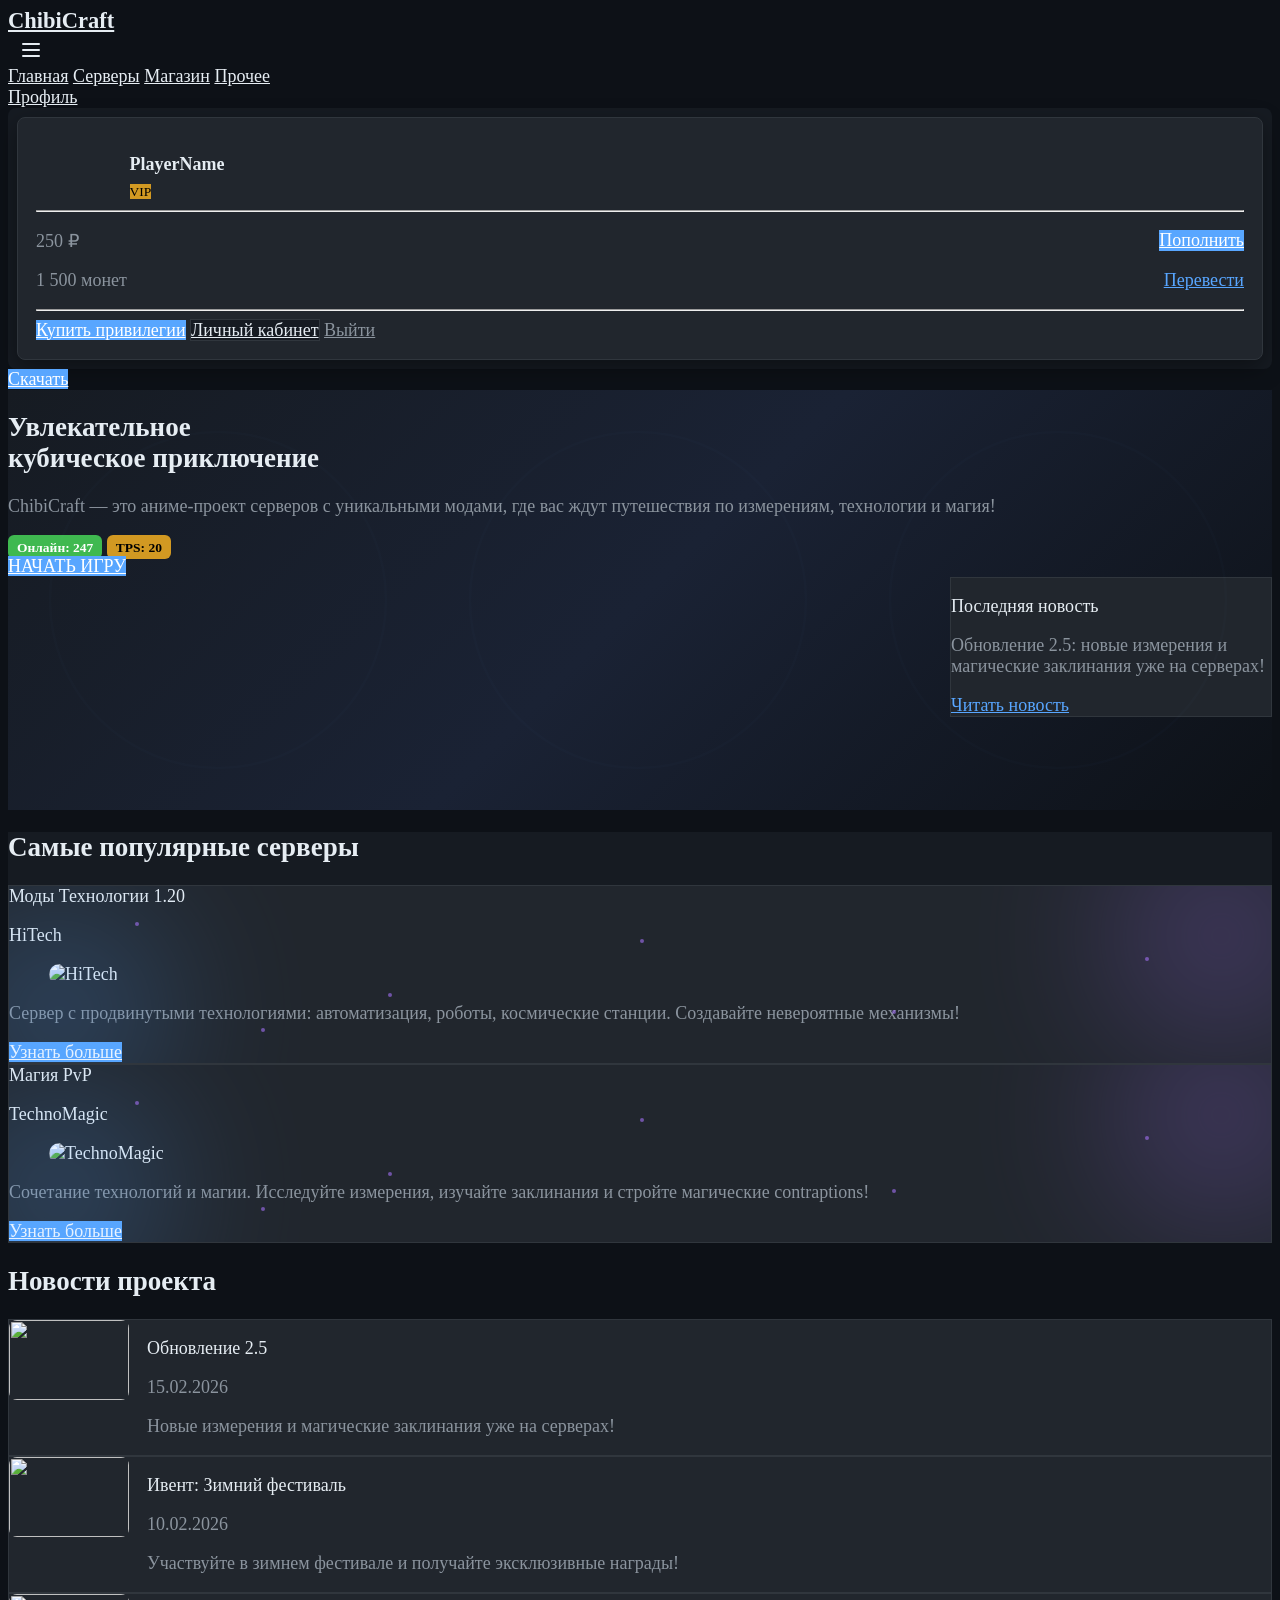
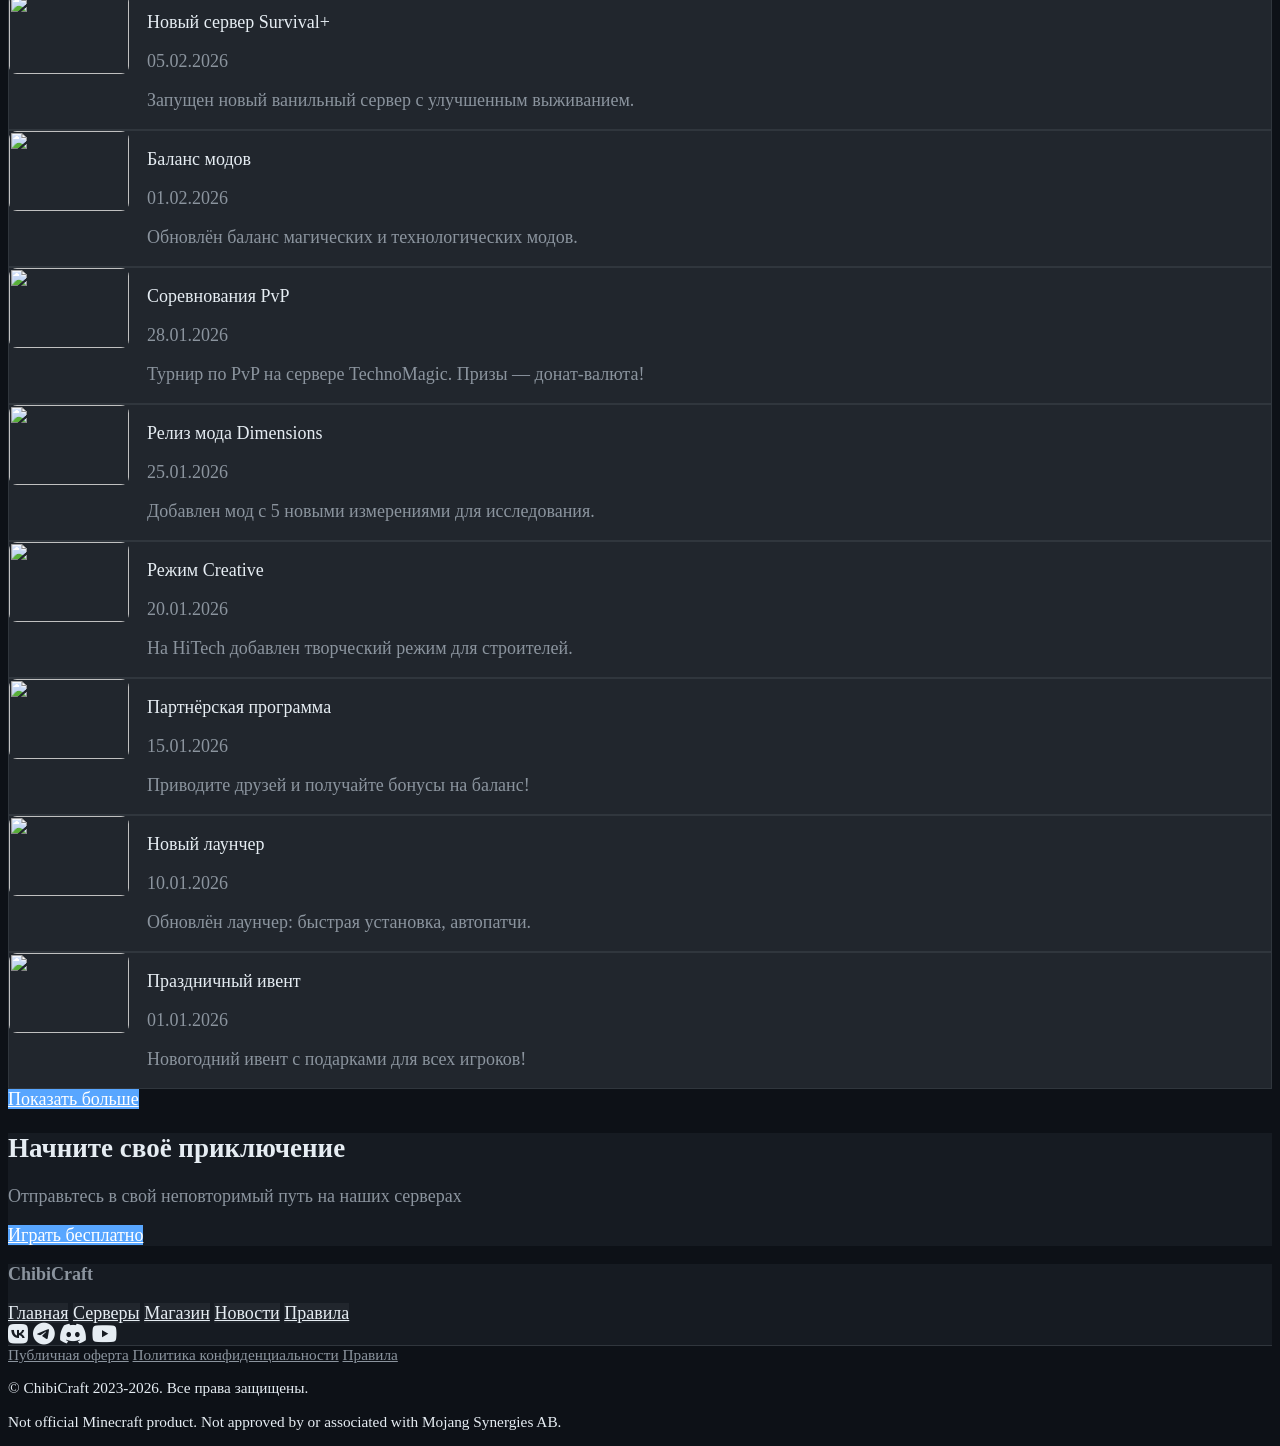
==== index.html @ 5f42f2d4 "Add files via upload" ====
<!DOCTYPE html>
<html lang="ru" class="has-navbar-fixed-top">
<head>
  <meta charset="utf-8">
  <meta name="viewport" content="width=device-width, initial-scale=1">
  <title>ChibiCraft — Увлекательное кубическое приключение</title>
  <link rel="stylesheet" href="https://cdn.jsdelivr.net/npm/bulma@0.9.4/css/bulma.min.css">
  <link rel="stylesheet" href="https://cdn.jsdelivr.net/npm/@fortawesome/fontawesome-free@6.5.1/css/all.min.css">
  <style>
    :root {
      --cc-dark-bg: #0d1117;
      --cc-darker: #161b22;
      --cc-card-bg: #21262d;
      --cc-border: #30363d;
      --cc-text: #e6edf3;
      --cc-text-muted: #8b949e;
      --cc-accent: #58a6ff;
      --cc-accent-hover: #79b8ff;
      --cc-purple: #a371f7;
      --cc-green: #3fb950;
      --cc-gold: #d29922;
      --bulma-scheme-main: #0d1117;
      --bulma-navbar-background-color: transparent;
    }
    html { font-size: 18px; }
    html, body { background: var(--cc-dark-bg) !important; color: var(--cc-text); }
    body { min-height: 100vh; font-size: 1rem; }
    .navbar,
    .navbar-brand,
    .navbar-menu,
    .navbar-start,
    .navbar-end {
      background: transparent !important;
      box-shadow: none !important;
      transition: background 0.2s ease, box-shadow 0.2s ease;
    }
    .navbar-item, .navbar-link { color: var(--cc-text) !important; background-color: transparent !important; }
    .navbar-item:hover, .navbar-link:hover,
    .navbar-item:focus, .navbar-link:focus,
    .navbar-item:active, .navbar-link:active,
    .navbar-item.is-active, .navbar-link.is-active,
    .navbar-item.has-dropdown:hover, .navbar-item.has-dropdown:focus,
    .navbar-item.has-dropdown.is-active .navbar-link {
      background: var(--cc-card-bg) !important;
      color: var(--cc-accent) !important;
    }
    .navbar-brand .navbar-item { font-weight: 700; font-size: 1.25rem; }
    .navbar-dropdown { background: var(--cc-darker) !important; border-color: var(--cc-border); }
    .navbar-dropdown .navbar-item { color: var(--cc-text); background: transparent !important; }
    .navbar-dropdown .navbar-item:hover { background: var(--cc-card-bg) !important; color: var(--cc-accent); }
    .navbar-divider { background: var(--cc-border); }
    .navbar-burger { color: var(--cc-text); }
    .navbar-burger:hover { background: var(--cc-card-bg); color: var(--cc-accent); }
    .navbar-burger-user {
      color: var(--cc-text);
      display: flex !important;
      padding: 0.5rem 0.75rem;
      background: none;
      border: none;
      cursor: pointer;
      flex-direction: column;
      justify-content: center;
      gap: 4px;
    }
    .navbar-burger-user span {
      display: block;
      width: 18px;
      height: 2px;
      background: currentColor;
      border-radius: 1px;
    }
    .navbar-burger-user:hover { background: var(--cc-card-bg); color: var(--cc-accent); }
    .navbar-item.has-dropdown:hover .navbar-dropdown,
    .navbar-item.has-dropdown.is-active .navbar-dropdown { display: block; }
    .navbar .navbar-item,
    .navbar .navbar-link,
    .navbar a.navbar-item,
    .navbar a.navbar-link,
    .navbar-end .navbar-item,
    .navbar-end .navbar-link { background-color: transparent !important; }
    .navbar .navbar-item:hover,
    .navbar .navbar-link:hover,
    .navbar .navbar-item:focus,
    .navbar .navbar-link:focus,
    .navbar-item.has-dropdown:hover .navbar-link,
    .navbar-item.has-dropdown.is-active .navbar-link { background-color: var(--cc-card-bg) !important; }
    .profile-dropdown-card {
      min-width: 280px;
      padding: 1rem;
      background: var(--cc-card-bg);
      border: 1px solid var(--cc-border);
      border-radius: 8px;
      box-shadow: 0 8px 24px rgba(0,0,0,0.4);
    }
    .profile-dropdown-card .profile-row { display: flex; gap: 0.75rem; align-items: center; }
    .profile-dropdown-card .profile-avatar { flex-shrink: 0; }
    .profile-dropdown-card .profile-info { flex: 1; min-width: 0; }
    .profile-dropdown-card .profile-nickname { font-weight: 600; margin-bottom: 0.25rem; }
    .profile-dropdown-card .profile-privilege { font-size: 0.75rem; }
    .profile-dropdown-card .balance-row { display: flex; align-items: center; justify-content: space-between; padding: 0.5rem 0; }
    .profile-dropdown-card .balance-row .button { flex-shrink: 0; margin-left: 0.5rem; }
    .profile-dropdown-card .btn-logout { border: none !important; box-shadow: none !important; }
    .profile-dropdown-card .btn-logout:hover { background: transparent !important; color: var(--cc-accent) !important; }
    .navbar-dropdown.has-profile-card { padding: 0.5rem; border-radius: 8px; }
    .navbar-profile-mobile { position: relative; }
    /* Десктоп: dropdown при наведении — уже через is-hoverable */
    /* Мобильный profile panel — полноэкранный контейнер */
    .profile-mobile-panel {
      display: none;
      position: fixed;
      inset: 0;
      z-index: 1000;
      background: var(--cc-dark-bg);
      overflow-x: hidden;
      overflow-y: auto;
      -webkit-overflow-scrolling: touch;
      overscroll-behavior: contain;
      height: 100vh;
      height: 100dvh;
    }
    body.profile-panel-open { overflow: hidden !important; position: fixed !important; width: 100% !important; }
    html.profile-panel-open { overflow: hidden !important; }
    .profile-mobile-panel.is-active { display: block; }
    .profile-mobile-panel .panel-header {
      display: flex;
      align-items: center;
      justify-content: space-between;
      padding: 1rem 1.5rem;
      background: var(--cc-darker);
      border-bottom: 1px solid var(--cc-border);
      position: sticky;
      top: 0;
      z-index: 1;
    }
    .profile-mobile-panel .panel-close {
      background: none;
      border: none;
      color: var(--cc-text);
      cursor: pointer;
      padding: 0.5rem;
      font-size: 1.5rem;
      line-height: 1;
    }
    .profile-mobile-panel .panel-close:hover { color: var(--cc-accent); }
    .profile-mobile-panel .panel-content { padding: 1.5rem; }
    .hero-main { background: linear-gradient(135deg, var(--cc-darker) 0%, #1a2234 50%, var(--cc-dark-bg) 100%); min-height: 420px; position: relative; overflow: hidden; }
    .hero-main::before { content: ''; position: absolute; inset: 0; background: url("data:image/svg+xml,%3Csvg xmlns='http://www.w3.org/2000/svg' viewBox='0 0 100 100'%3E%3Ccircle cx='50' cy='50' r='40' fill='none' stroke='rgba(88,166,255,0.03)' stroke-width='0.5'/%3E%3C/svg%3E"); opacity: 0.5; }
    .section { background: transparent; }
    .section-dark { background: var(--cc-darker); }
    .box, .card { background: var(--cc-card-bg); border: 1px solid var(--cc-border); color: var(--cc-text); }
    .card-content { color: var(--cc-text); }
    .card-footer { background: var(--cc-darker); border-color: var(--cc-border); }
    .title, .subtitle { color: var(--cc-text) !important; }
    .subtitle { color: var(--cc-text-muted) !important; }
    .button.is-primary { background: var(--cc-accent); color: #fff; }
    .button.is-primary:hover { background: var(--cc-accent-hover); color: #fff; }
    .badge { padding: 0.25rem 0.5rem; border-radius: 6px; font-size: 0.75rem; font-weight: 600; }
    .badge-online { background: var(--cc-green); color: #fff; }
    .badge-tps { background: var(--cc-gold); color: #000; }
    .server-card { position: relative; overflow: hidden; }
    .server-card .glow { position: absolute; width: 200px; height: 200px; border-radius: 50%; filter: blur(80px); opacity: 0.3; pointer-events: none; }
    .server-card .glow-1 { background: var(--cc-purple); top: -50px; right: -50px; }
    .server-card .glow-2 { background: var(--cc-accent); bottom: -50px; left: -50px; }
    .particles { position: absolute; inset: 0; overflow: hidden; pointer-events: none; }
    .particle { position: absolute; width: 4px; height: 4px; background: rgba(163, 113, 247, 0.6); border-radius: 50%; animation: float 6s ease-in-out infinite; }
    .particle:nth-child(1) { left: 10%; top: 20%; animation-delay: 0s; }
    .particle:nth-child(2) { left: 30%; top: 60%; animation-delay: 1s; }
    .particle:nth-child(3) { left: 50%; top: 30%; animation-delay: 2s; }
    .particle:nth-child(4) { left: 70%; top: 70%; animation-delay: 0.5s; }
    .particle:nth-child(5) { left: 90%; top: 40%; animation-delay: 1.5s; }
    .particle:nth-child(6) { left: 20%; top: 80%; animation-delay: 2.5s; }
    @keyframes float { 0%, 100% { transform: translate(0, 0); opacity: 0.6; } 50% { transform: translate(10px, -10px); opacity: 1; } }
    .footer { background: var(--cc-darker); color: var(--cc-text-muted); }
    .footer a { color: var(--cc-text); }
    .footer a:hover { color: var(--cc-accent); }
    .footer .tag { background: var(--cc-card-bg); color: var(--cc-text); }
    .footer .tag:hover { background: var(--cc-border); color: var(--cc-accent); }
    .post-footer { background: var(--cc-dark-bg); border-top: 1px solid var(--cc-border); font-size: 0.85rem; }
    .post-footer .button.is-text { background: transparent; color: var(--cc-text-muted) !important; }
    .post-footer .button.is-text:hover { background: var(--cc-card-bg); color: var(--cc-accent) !important; }
    .news-card { display: flex; gap: 1rem; align-items: flex-start; }
    .news-card .news-image { width: 120px; min-width: 120px; height: 80px; object-fit: cover; border-radius: 8px; }
    @media screen and (max-width: 1023px) {
      .navbar-menu { padding: 0.5rem; }
      .navbar-menu.is-active { background: var(--cc-darker); border-bottom: 1px solid var(--cc-border); }
      .navbar-start { flex-direction: column; gap: 0.5rem; margin-bottom: 0.5rem; }
      .navbar-start .navbar-item {
        width: 100%; justify-content: center; border-radius: 8px;
        border: 1px solid var(--cc-border); background: var(--cc-card-bg);
        margin: 0; padding: 0.75rem 1rem;
      }
      .navbar-end { flex-direction: column; gap: 0.5rem; border-top: 1px solid var(--cc-border); padding-top: 0.5rem; margin-top: 0.5rem; }
      .navbar-end .navbar-item { padding: 0; margin: 0; width: 100%; }
      .navbar-end .navbar-item.has-dropdown { width: 100%; }
      .navbar-profile .navbar-burger-user {
        width: 100%; justify-content: center; border-radius: 8px;
        border: 1px solid var(--cc-border); background: var(--cc-card-bg);
      }
      .navbar-end .navbar-item .button { width: 100%; justify-content: center; }
      .navbar-dropdown { border: 1px solid var(--cc-border); border-radius: 8px; margin-top: 0.5rem; }
    }
  </style>
</head>
<body>
  <!-- Navbar -->
  <nav class="navbar is-fixed-top" role="navigation">
    <div class="navbar-brand">
      <a class="navbar-item" href="/">ChibiCraft</a>
      <!-- Кнопка навигации (главы) — видна на мобильных -->
      <a role="button" class="navbar-burger" data-target="navMenu" aria-label="меню навигации" aria-expanded="false">
        <span aria-hidden="true"></span>
        <span aria-hidden="true"></span>
        <span aria-hidden="true"></span>
        <span aria-hidden="true"></span>
      </a>
      <!-- Кнопка профиля — отдельная, видна на мобильных, открывает полноэкранную панель -->
      <div class="navbar-item navbar-profile-mobile is-hidden-desktop">
        <a role="button" class="navbar-burger-user" id="profileMobileBtn" aria-label="меню профиля" aria-expanded="false">
          <span aria-hidden="true"></span>
          <span aria-hidden="true"></span>
          <span aria-hidden="true"></span>
        </a>
      </div>
    </div>
    <div id="navMenu" class="navbar-menu">
      <div class="navbar-start">
        <a class="navbar-item" href="/">Главная</a>
        <a class="navbar-item" href="/servers">Серверы</a>
        <a class="navbar-item" href="/shop">Магазин</a>
        <a class="navbar-item" href="/other">Прочее</a>
      </div>
      <div class="navbar-end">
        <div class="navbar-item has-dropdown is-hoverable navbar-profile is-hidden-touch" id="profileDropdown">
          <a class="navbar-link" href="/profile" id="profileDropdownTrigger">Профиль</a>
          <div class="navbar-dropdown is-right has-profile-card">
            <div class="profile-dropdown-card">
              <div class="profile-row mb-3">
                <div class="profile-avatar">
                  <figure class="image is-40x40">
                    <img src="https://via.placeholder.com/40/21262d/58a6ff?text=👤" alt="" class="is-rounded">
                  </figure>
                </div>
                <div class="profile-info">
                  <p class="profile-nickname">PlayerName</p>
                  <span class="tag profile-privilege" style="background: var(--cc-gold); color: #000;">VIP</span>
                </div>
              </div>
              <hr class="navbar-divider">
              <div class="balance-row">
                <span class="subtitle is-6 mb-0">250 ₽</span>
                <a class="button is-primary is-small" href="/topup">Пополнить</a>
              </div>
              <div class="balance-row">
                <span class="subtitle is-6 mb-0">1 500 монет</span>
                <a class="button is-outlined is-small" href="/transfer" style="border-color: var(--cc-accent); color: var(--cc-accent);">Перевести</a>
              </div>
              <hr class="navbar-divider">
              <a class="button is-primary is-fullwidth mb-2" href="/shop/privileges">Купить привилегии</a>
              <a class="button is-fullwidth mb-2" href="/profile" style="background: var(--cc-darker); color: var(--cc-text); border: 1px solid var(--cc-border);">Личный кабинет</a>
              <a class="button is-text is-fullwidth btn-logout" href="/logout" style="color: var(--cc-text-muted);">Выйти</a>
            </div>
          </div>
        </div>
        <div class="navbar-item is-hidden-touch">
          <a class="button is-primary" href="/download">Скачать</a>
        </div>
      </div>
    </div>
  </nav>

  <!-- Мобильная панель профиля (полноэкранная, только по клику) -->
  <div class="profile-mobile-panel is-hidden-desktop" id="profileMobilePanel" aria-hidden="true">
    <div class="panel-header">
      <h2 class="title is-5 mb-0">Профиль</h2>
      <button type="button" class="panel-close" id="profilePanelClose" aria-label="Закрыть">
        <i class="fas fa-times"></i>
      </button>
    </div>
    <div class="panel-content">
      <div class="profile-dropdown-card">
        <div class="profile-row mb-3">
          <div class="profile-avatar">
            <figure class="image is-40x40">
              <img src="https://via.placeholder.com/40/21262d/58a6ff?text=👤" alt="" class="is-rounded">
            </figure>
          </div>
          <div class="profile-info">
            <p class="profile-nickname">PlayerName</p>
            <span class="tag profile-privilege" style="background: var(--cc-gold); color: #000;">VIP</span>
          </div>
        </div>
        <hr class="navbar-divider">
        <div class="balance-row">
          <span class="subtitle is-6 mb-0">250 ₽</span>
          <a class="button is-primary is-small" href="/topup">Пополнить</a>
        </div>
        <div class="balance-row">
          <span class="subtitle is-6 mb-0">1 500 монет</span>
          <a class="button is-outlined is-small" href="/transfer" style="border-color: var(--cc-accent); color: var(--cc-accent);">Перевести</a>
        </div>
        <hr class="navbar-divider">
        <a class="button is-primary is-fullwidth mb-2" href="/shop/privileges">Купить привилегии</a>
        <a class="button is-fullwidth mb-2" href="/profile" style="background: var(--cc-darker); color: var(--cc-text); border: 1px solid var(--cc-border);">Личный кабинет</a>
        <a class="button is-text is-fullwidth btn-logout" href="/logout" style="color: var(--cc-text-muted);">Выйти</a>
      </div>
    </div>
  </div>

  <!-- Hero Section -->
  <section class="hero hero-main">
    <div class="hero-body">
      <div class="container">
        <div class="columns is-vcentered">
          <div class="column is-5">
            <h1 class="title is-2 mb-4">Увлекательное<br>кубическое приключение</h1>
            <p class="subtitle is-5 mb-4">ChibiCraft — это аниме-проект серверов с уникальными модами, где вас ждут путешествия по измерениям, технологии и магия!</p>
            <div class="tags mb-4">
              <span class="badge badge-online">Онлайн: 247</span>
              <span class="badge badge-tps ml-2">TPS: 20</span>
            </div>
          </div>
          <div class="column is-2 has-text-centered">
            <a class="button is-primary is-large" href="/play">НАЧАТЬ ИГРУ</a>
          </div>
          <div class="column is-5">
            <div class="box" style="margin-left: auto; max-width: 320px;">
              <p class="has-text-weight-semibold mb-2">Последняя новость</p>
              <p class="subtitle is-6 mb-3">Обновление 2.5: новые измерения и магические заклинания уже на серверах!</p>
              <a class="button is-outlined" style="border-color: var(--cc-accent); color: var(--cc-accent);" href="/news">Читать новость</a>
            </div>
          </div>
        </div>
      </div>
    </div>
  </section>

  <!-- Popular Servers -->
  <section class="section section-dark">
    <div class="container">
      <h2 class="title is-3 has-text-centered mb-6">Самые популярные серверы</h2>
      <div class="columns">
        <!-- Server 1 - HiTech -->
        <div class="column is-6">
          <div class="card server-card">
            <div class="glow glow-1"></div>
            <div class="glow glow-2"></div>
            <div class="particles">
              <span class="particle"></span>
              <span class="particle"></span>
              <span class="particle"></span>
              <span class="particle"></span>
              <span class="particle"></span>
              <span class="particle"></span>
            </div>
            <div class="card-content">
              <div class="tags mb-3">
                <span class="tag is-info">Моды</span>
                <span class="tag is-success">Технологии</span>
                <span class="tag is-warning">1.20</span>
              </div>
              <p class="title is-4 has-text-centered mb-3">HiTech</p>
              <div class="has-text-centered mb-4">
                <figure class="image is-64x64 is-inline-block">
                  <img src="https://via.placeholder.com/64/58a6ff/0d1117?text=HT" alt="HiTech" style="border-radius: 12px;">
                </figure>
              </div>
              <p class="subtitle is-6">Сервер с продвинутыми технологиями: автоматизация, роботы, космические станции. Создавайте невероятные механизмы!</p>
              <div class="has-text-centered mt-4">
                <a class="button is-primary" href="/servers/hitech">Узнать больше</a>
              </div>
            </div>
          </div>
        </div>
        <!-- Server 2 - TechnoMagic -->
        <div class="column is-6">
          <div class="card server-card">
            <div class="glow glow-1"></div>
            <div class="glow glow-2"></div>
            <div class="particles">
              <span class="particle"></span>
              <span class="particle"></span>
              <span class="particle"></span>
              <span class="particle"></span>
              <span class="particle"></span>
              <span class="particle"></span>
            </div>
            <div class="card-content">
              <div class="tags mb-3">
                <span class="tag is-danger">Магия</span>
                <span class="tag is-link">PvP</span>
              </div>
              <p class="title is-4 has-text-centered mb-3">TechnoMagic</p>
              <div class="has-text-centered mb-4">
                <figure class="image is-64x64 is-inline-block">
                  <img src="https://via.placeholder.com/64/a371f7/0d1117?text=TM" alt="TechnoMagic" style="border-radius: 12px;">
                </figure>
              </div>
              <p class="subtitle is-6">Сочетание технологий и магии. Исследуйте измерения, изучайте заклинания и стройте магические contraptions!</p>
              <div class="has-text-centered mt-4">
                <a class="button is-primary" href="/servers/technomagic">Узнать больше</a>
              </div>
            </div>
          </div>
        </div>
      </div>
    </div>
  </section>

  <!-- News -->
  <section class="section">
    <div class="container">
      <h2 class="title is-3 has-text-centered mb-6">Новости проекта</h2>
      <div class="columns is-multiline">
        <div class="column is-6">
          <div class="card">
            <div class="card-content">
              <div class="news-card">
                <img class="news-image" src="https://via.placeholder.com/120x80/21262d/58a6ff?text=1" alt="">
                <div>
                  <p class="has-text-weight-semibold">Обновление 2.5</p>
                  <p class="subtitle is-7">15.02.2026</p>
                  <p class="subtitle is-6">Новые измерения и магические заклинания уже на серверах!</p>
                </div>
              </div>
            </div>
          </div>
        </div>
        <div class="column is-6">
          <div class="card">
            <div class="card-content">
              <div class="news-card">
                <img class="news-image" src="https://via.placeholder.com/120x80/21262d/a371f7?text=2" alt="">
                <div>
                  <p class="has-text-weight-semibold">Ивент: Зимний фестиваль</p>
                  <p class="subtitle is-7">10.02.2026</p>
                  <p class="subtitle is-6">Участвуйте в зимнем фестивале и получайте эксклюзивные награды!</p>
                </div>
              </div>
            </div>
          </div>
        </div>
        <div class="column is-6">
          <div class="card">
            <div class="card-content">
              <div class="news-card">
                <img class="news-image" src="https://via.placeholder.com/120x80/21262d/3fb950?text=3" alt="">
                <div>
                  <p class="has-text-weight-semibold">Новый сервер Survival+</p>
                  <p class="subtitle is-7">05.02.2026</p>
                  <p class="subtitle is-6">Запущен новый ванильный сервер с улучшенным выживанием.</p>
                </div>
              </div>
            </div>
          </div>
        </div>
        <div class="column is-6">
          <div class="card">
            <div class="card-content">
              <div class="news-card">
                <img class="news-image" src="https://via.placeholder.com/120x80/21262d/d29922?text=4" alt="">
                <div>
                  <p class="has-text-weight-semibold">Баланс модов</p>
                  <p class="subtitle is-7">01.02.2026</p>
                  <p class="subtitle is-6">Обновлён баланс магических и технологических модов.</p>
                </div>
              </div>
            </div>
          </div>
        </div>
        <div class="column is-6">
          <div class="card">
            <div class="card-content">
              <div class="news-card">
                <img class="news-image" src="https://via.placeholder.com/120x80/21262d/58a6ff?text=5" alt="">
                <div>
                  <p class="has-text-weight-semibold">Соревнования PvP</p>
                  <p class="subtitle is-7">28.01.2026</p>
                  <p class="subtitle is-6">Турнир по PvP на сервере TechnoMagic. Призы — донат-валюта!</p>
                </div>
              </div>
            </div>
          </div>
        </div>
        <div class="column is-6">
          <div class="card">
            <div class="card-content">
              <div class="news-card">
                <img class="news-image" src="https://via.placeholder.com/120x80/21262d/a371f7?text=6" alt="">
                <div>
                  <p class="has-text-weight-semibold">Релиз мода Dimensions</p>
                  <p class="subtitle is-7">25.01.2026</p>
                  <p class="subtitle is-6">Добавлен мод с 5 новыми измерениями для исследования.</p>
                </div>
              </div>
            </div>
          </div>
        </div>
        <div class="column is-6">
          <div class="card">
            <div class="card-content">
              <div class="news-card">
                <img class="news-image" src="https://via.placeholder.com/120x80/21262d/3fb950?text=7" alt="">
                <div>
                  <p class="has-text-weight-semibold">Режим Creative</p>
                  <p class="subtitle is-7">20.01.2026</p>
                  <p class="subtitle is-6">На HiTech добавлен творческий режим для строителей.</p>
                </div>
              </div>
            </div>
          </div>
        </div>
        <div class="column is-6">
          <div class="card">
            <div class="card-content">
              <div class="news-card">
                <img class="news-image" src="https://via.placeholder.com/120x80/21262d/d29922?text=8" alt="">
                <div>
                  <p class="has-text-weight-semibold">Партнёрская программа</p>
                  <p class="subtitle is-7">15.01.2026</p>
                  <p class="subtitle is-6">Приводите друзей и получайте бонусы на баланс!</p>
                </div>
              </div>
            </div>
          </div>
        </div>
        <div class="column is-6">
          <div class="card">
            <div class="card-content">
              <div class="news-card">
                <img class="news-image" src="https://via.placeholder.com/120x80/21262d/58a6ff?text=9" alt="">
                <div>
                  <p class="has-text-weight-semibold">Новый лаунчер</p>
                  <p class="subtitle is-7">10.01.2026</p>
                  <p class="subtitle is-6">Обновлён лаунчер: быстрая установка, автопатчи.</p>
                </div>
              </div>
            </div>
          </div>
        </div>
        <div class="column is-6">
          <div class="card">
            <div class="card-content">
              <div class="news-card">
                <img class="news-image" src="https://via.placeholder.com/120x80/21262d/a371f7?text=10" alt="">
                <div>
                  <p class="has-text-weight-semibold">Праздничный ивент</p>
                  <p class="subtitle is-7">01.01.2026</p>
                  <p class="subtitle is-6">Новогодний ивент с подарками для всех игроков!</p>
                </div>
              </div>
            </div>
          </div>
        </div>
      </div>
      <div class="has-text-centered mt-5">
        <a class="button is-primary" href="/news">Показать больше</a>
      </div>
    </div>
  </section>

  <!-- CTA Section -->
  <section class="section section-dark">
    <div class="container has-text-centered">
      <h2 class="title is-3 mb-4">Начните своё приключение</h2>
      <p class="subtitle is-5 mb-5">Отправьтесь в свой неповторимый путь на наших серверах</p>
      <a class="button is-primary is-large" href="/play">Играть бесплатно</a>
    </div>
  </section>

  <!-- Footer -->
  <footer class="footer">
    <div class="container">
      <div class="columns is-vcentered">
        <div class="column">
          <p class="mb-2"><strong>ChibiCraft</strong></p>
          <div class="tags">
            <a class="tag" href="/">Главная</a>
            <a class="tag" href="/servers">Серверы</a>
            <a class="tag" href="/shop">Магазин</a>
            <a class="tag" href="/news">Новости</a>
            <a class="tag" href="/rules">Правила</a>
          </div>
        </div>
        <div class="column has-text-right">
          <span class="icon-text mx-2"><a href="#" class="has-text-white"><i class="fab fa-vk fa-lg"></i></a></span>
          <span class="icon-text mx-2"><a href="#" class="has-text-white"><i class="fab fa-telegram fa-lg"></i></a></span>
          <span class="icon-text mx-2"><a href="#" class="has-text-white"><i class="fab fa-discord fa-lg"></i></a></span>
          <span class="icon-text mx-2"><a href="#" class="has-text-white"><i class="fab fa-youtube fa-lg"></i></a></span>
        </div>
      </div>
    </div>
  </footer>

  <!-- Post-footer -->
  <div class="post-footer py-4">
    <div class="container">
      <div class="has-text-centered">
        <a href="/offer" class="button is-small is-text" style="color: var(--cc-text-muted);">Публичная оферта</a>
        <a href="/privacy" class="button is-small is-text" style="color: var(--cc-text-muted);">Политика конфиденциальности</a>
        <a href="/rules" class="button is-small is-text" style="color: var(--cc-text-muted);">Правила</a>
        <p class="mt-2">© ChibiCraft 2023-2026. Все права защищены.</p>
        <p class="is-size-7">Not official Minecraft product. Not approved by or associated with Mojang Synergies AB.</p>
      </div>
    </div>
  </div>

  <script>
    document.addEventListener('DOMContentLoaded', () => {
      const profilePanel = document.getElementById('profileMobilePanel');
      const profileBtn = document.getElementById('profileMobileBtn');
      const profilePanelClose = document.getElementById('profilePanelClose');
      const isDesktop = () => window.matchMedia('(min-width: 1024px)').matches;
      let scrollY = 0;

      const closeProfilePanel = () => {
        if (!profilePanel?.classList.contains('is-active')) return;
        profilePanel.classList.remove('is-active');
        profilePanel.setAttribute('aria-hidden', 'true');
        if (profileBtn) profileBtn.setAttribute('aria-expanded', 'false');
        document.documentElement.classList.remove('profile-panel-open');
        document.body.classList.remove('profile-panel-open');
        document.body.style.top = '';
        window.scrollTo(0, scrollY);
      };
      const openProfilePanel = () => {
        scrollY = window.scrollY;
        document.documentElement.classList.add('profile-panel-open');
        document.body.classList.add('profile-panel-open');
        document.body.style.top = `-${scrollY}px`;
        profilePanel.classList.add('is-active');
        profilePanel.setAttribute('aria-hidden', 'false');
        if (profileBtn) profileBtn.setAttribute('aria-expanded', 'true');
      };
      // Профиль (десктоп): клик фиксирует/открепляет dropdown; hover показывает когда откреплён
      const profileDropdownEl = document.getElementById('profileDropdown');
      const profileDropdownTrigger = document.getElementById('profileDropdownTrigger');
      if (profileDropdownTrigger && profileDropdownEl) {
        profileDropdownTrigger.addEventListener('click', (e) => {
          if (!window.matchMedia('(min-width: 1024px)').matches) return;
          e.preventDefault();
          profileDropdownEl.classList.toggle('is-active');
        });
      }

      // Основное меню (главы) — по стандарту Bulma
      document.querySelectorAll('.navbar-burger').forEach((el) => {
        el.addEventListener('click', () => {
          const targetId = el.getAttribute('data-target');
          const target = targetId ? document.getElementById(targetId) : null;
          if (target) {
            el.classList.toggle('is-active');
            el.setAttribute('aria-expanded', el.classList.contains('is-active'));
            target.classList.toggle('is-active');
            closeProfilePanel();
          }
        });
      });

      if (profileBtn && profilePanel) {
        profileBtn.addEventListener('click', (e) => {
          e.preventDefault();
          e.stopPropagation();
          if (isDesktop()) return;
          openProfilePanel();
        });
      }
      if (profilePanelClose && profilePanel) {
        profilePanelClose.addEventListener('click', closeProfilePanel);
      }
      profilePanel?.querySelectorAll('a').forEach((a) => {
        a.addEventListener('click', closeProfilePanel);
      });
      window.addEventListener('resize', () => {
        if (isDesktop() && profilePanel?.classList.contains('is-active')) {
          closeProfilePanel();
        }
      });
    });
  </script>
</body>
</html>
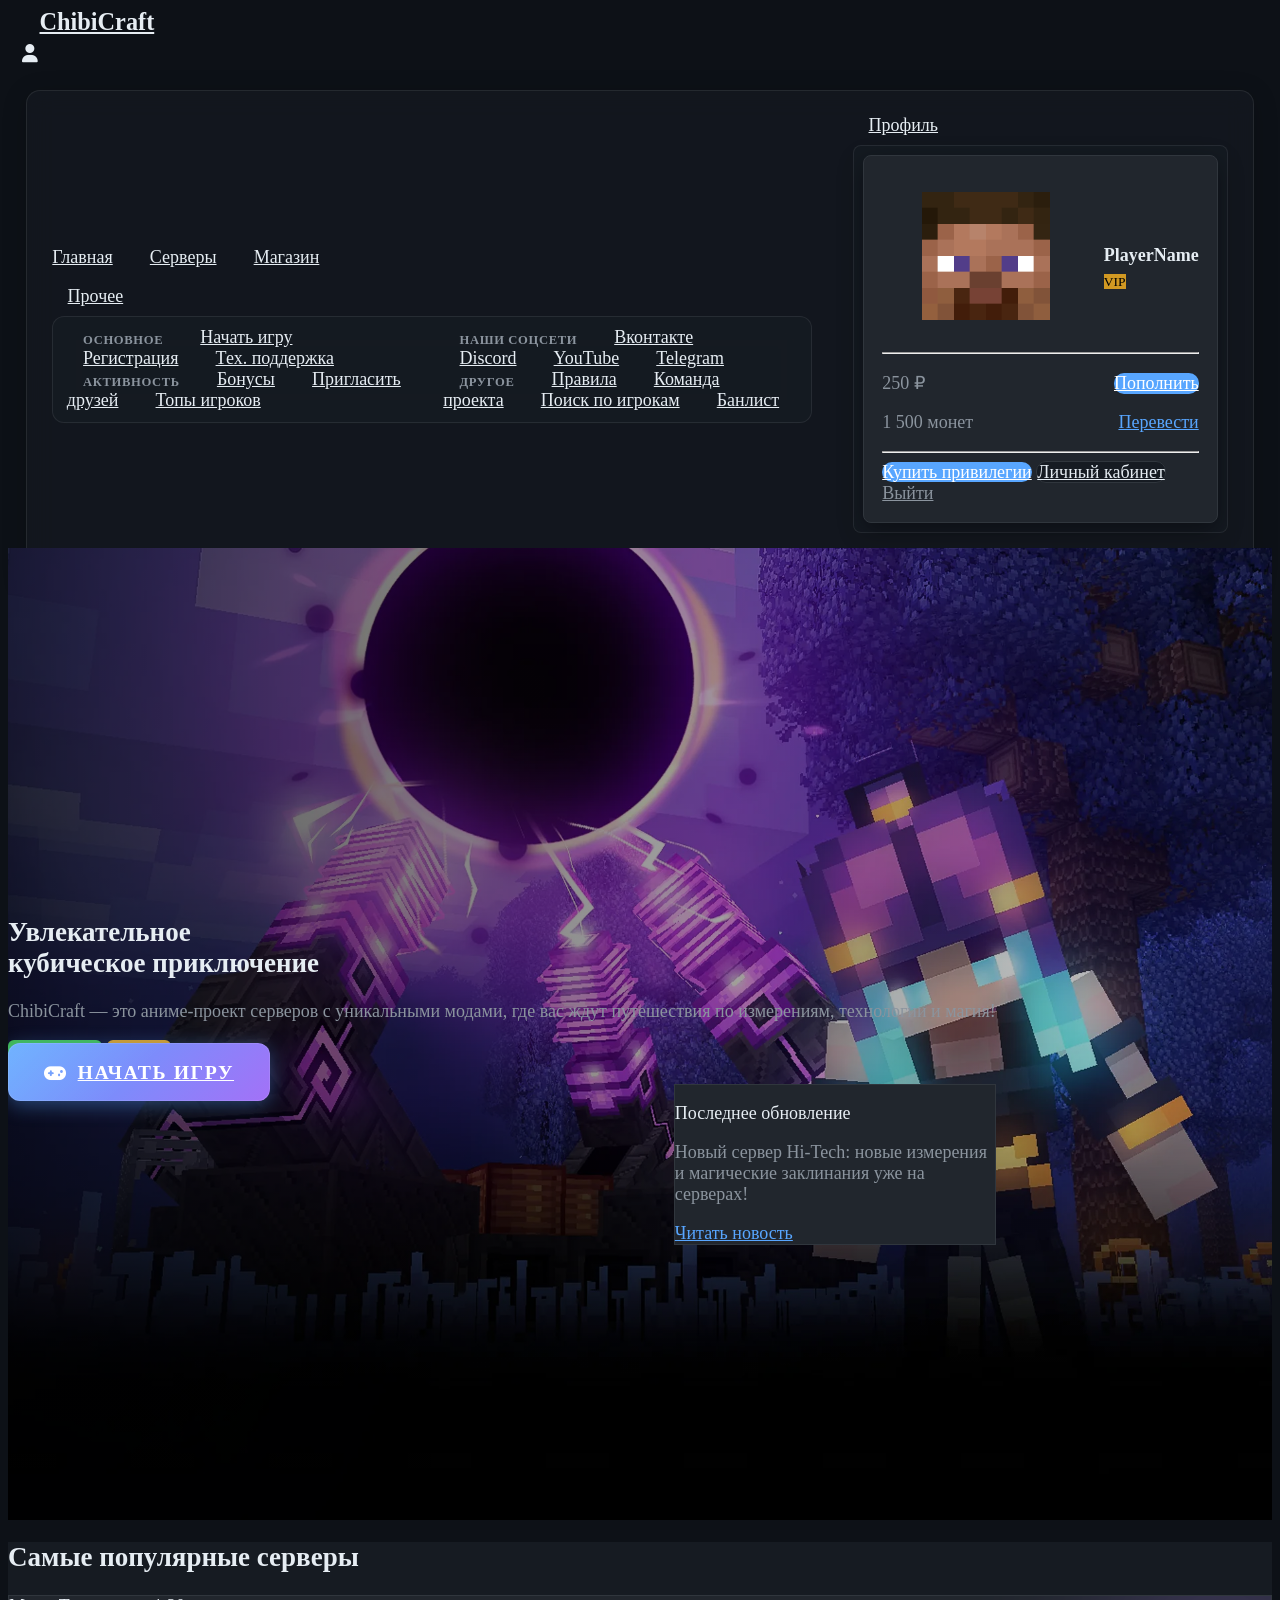
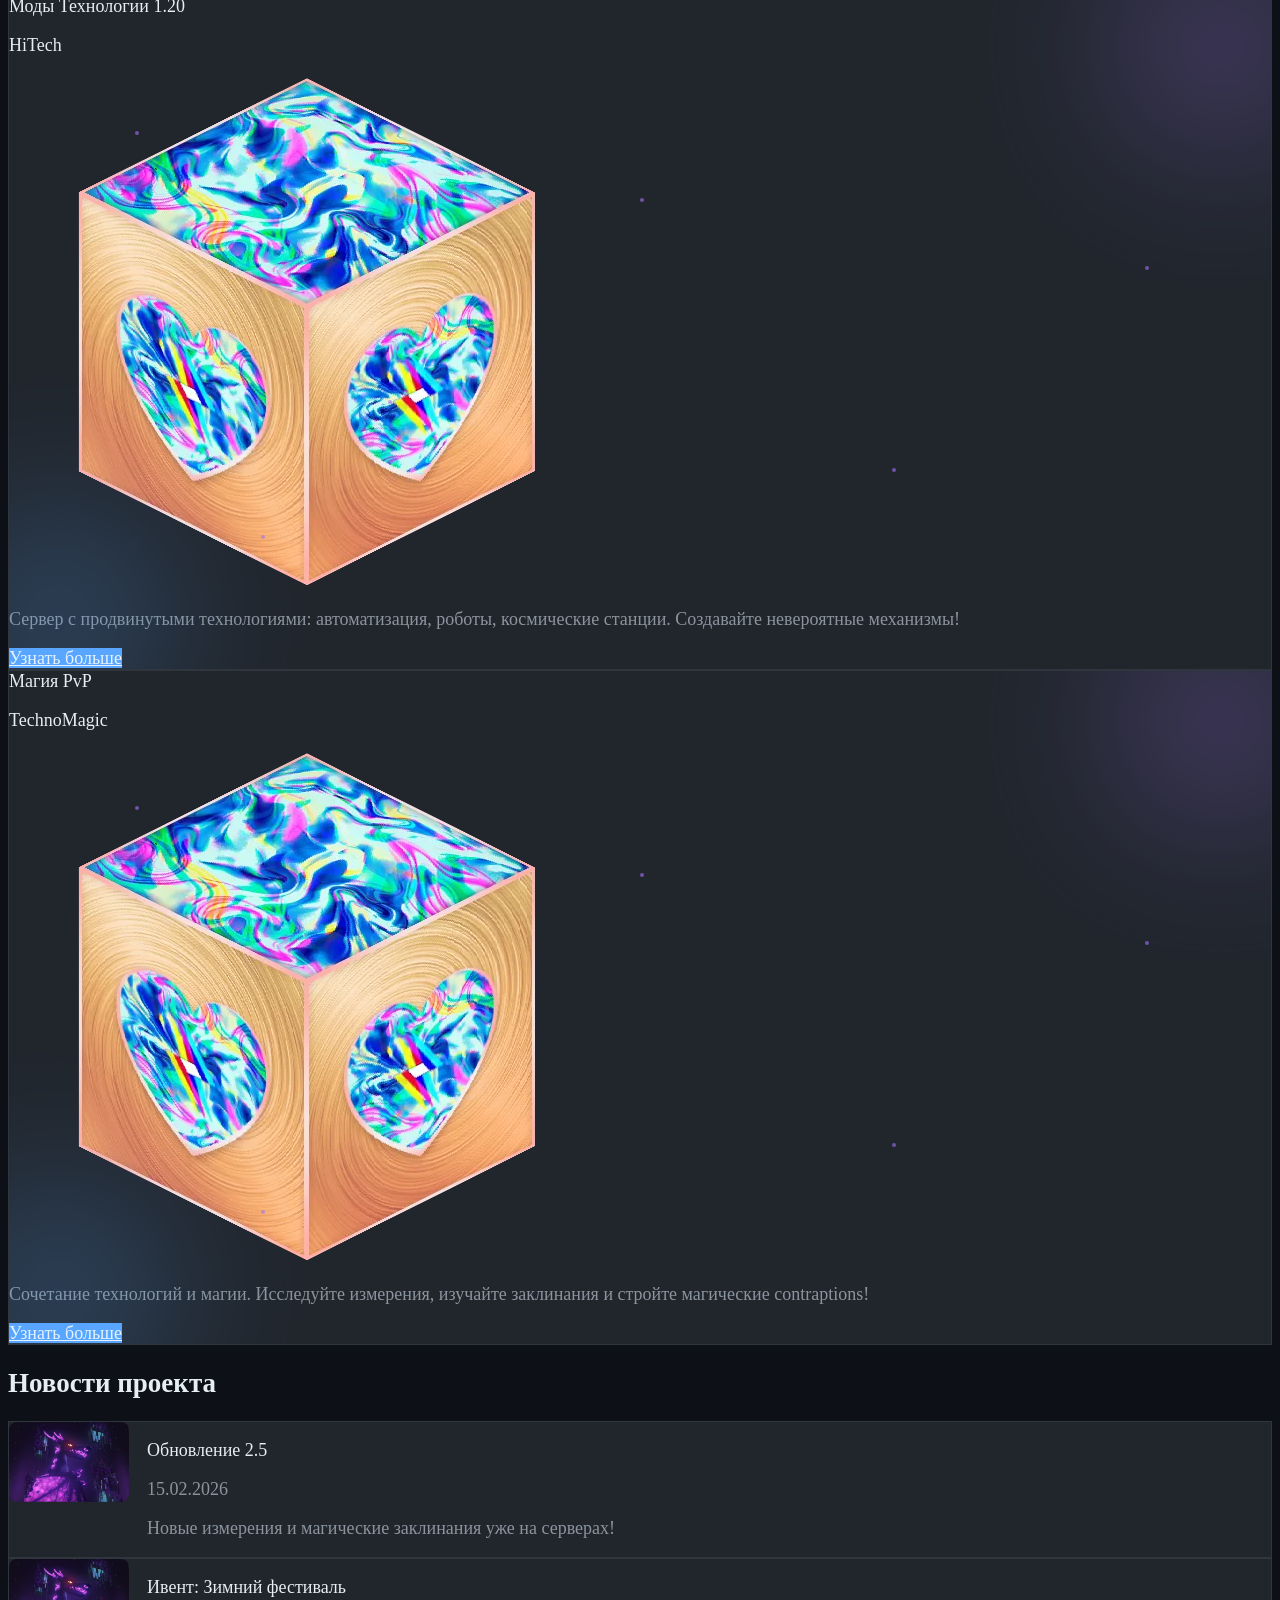
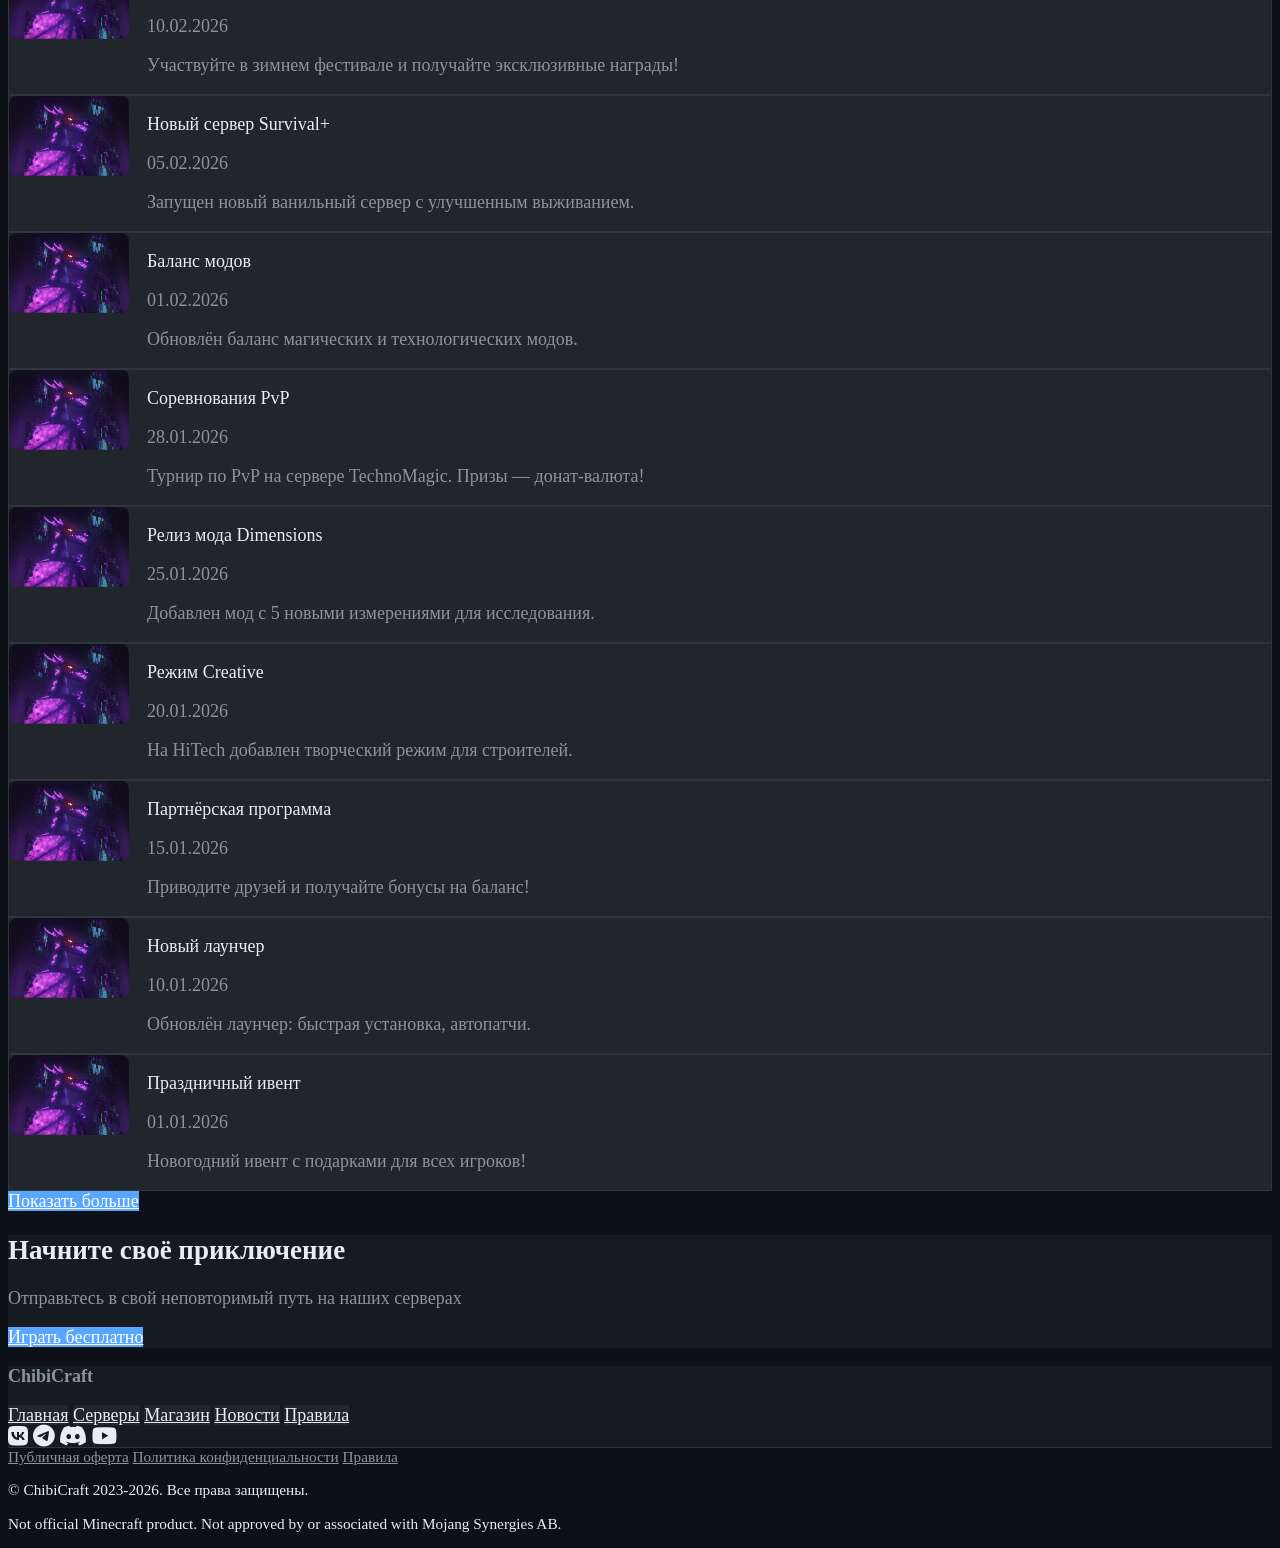
==== commit 2bd9a372: "Add files via upload" ====
--- a/index.html
+++ b/index.html
@@ -1,681 +1,456 @@
-<!DOCTYPE html>
-<html lang="ru" class="has-navbar-fixed-top">
-<head>
-  <meta charset="utf-8">
-  <meta name="viewport" content="width=device-width, initial-scale=1">
-  <title>ChibiCraft — Увлекательное кубическое приключение</title>
-  <link rel="stylesheet" href="https://cdn.jsdelivr.net/npm/bulma@0.9.4/css/bulma.min.css">
-  <link rel="stylesheet" href="https://cdn.jsdelivr.net/npm/@fortawesome/fontawesome-free@6.5.1/css/all.min.css">
-  <style>
-    :root {
-      --cc-dark-bg: #0d1117;
-      --cc-darker: #161b22;
-      --cc-card-bg: #21262d;
-      --cc-border: #30363d;
-      --cc-text: #e6edf3;
-      --cc-text-muted: #8b949e;
-      --cc-accent: #58a6ff;
-      --cc-accent-hover: #79b8ff;
-      --cc-purple: #a371f7;
-      --cc-green: #3fb950;
-      --cc-gold: #d29922;
-      --bulma-scheme-main: #0d1117;
-      --bulma-navbar-background-color: transparent;
-    }
-    html { font-size: 18px; }
-    html, body { background: var(--cc-dark-bg) !important; color: var(--cc-text); }
-    body { min-height: 100vh; font-size: 1rem; }
-    .navbar,
-    .navbar-brand,
-    .navbar-menu,
-    .navbar-start,
-    .navbar-end {
-      background: transparent !important;
-      box-shadow: none !important;
-      transition: background 0.2s ease, box-shadow 0.2s ease;
-    }
-    .navbar-item, .navbar-link { color: var(--cc-text) !important; background-color: transparent !important; }
-    .navbar-item:hover, .navbar-link:hover,
-    .navbar-item:focus, .navbar-link:focus,
-    .navbar-item:active, .navbar-link:active,
-    .navbar-item.is-active, .navbar-link.is-active,
-    .navbar-item.has-dropdown:hover, .navbar-item.has-dropdown:focus,
-    .navbar-item.has-dropdown.is-active .navbar-link {
-      background: var(--cc-card-bg) !important;
-      color: var(--cc-accent) !important;
-    }
-    .navbar-brand .navbar-item { font-weight: 700; font-size: 1.25rem; }
-    .navbar-dropdown { background: var(--cc-darker) !important; border-color: var(--cc-border); }
-    .navbar-dropdown .navbar-item { color: var(--cc-text); background: transparent !important; }
-    .navbar-dropdown .navbar-item:hover { background: var(--cc-card-bg) !important; color: var(--cc-accent); }
-    .navbar-divider { background: var(--cc-border); }
-    .navbar-burger { color: var(--cc-text); }
-    .navbar-burger:hover { background: var(--cc-card-bg); color: var(--cc-accent); }
-    .navbar-burger-user {
-      color: var(--cc-text);
-      display: flex !important;
-      padding: 0.5rem 0.75rem;
-      background: none;
-      border: none;
-      cursor: pointer;
-      flex-direction: column;
-      justify-content: center;
-      gap: 4px;
-    }
-    .navbar-burger-user span {
-      display: block;
-      width: 18px;
-      height: 2px;
-      background: currentColor;
-      border-radius: 1px;
-    }
-    .navbar-burger-user:hover { background: var(--cc-card-bg); color: var(--cc-accent); }
-    .navbar-item.has-dropdown:hover .navbar-dropdown,
-    .navbar-item.has-dropdown.is-active .navbar-dropdown { display: block; }
-    .navbar .navbar-item,
-    .navbar .navbar-link,
-    .navbar a.navbar-item,
-    .navbar a.navbar-link,
-    .navbar-end .navbar-item,
-    .navbar-end .navbar-link { background-color: transparent !important; }
-    .navbar .navbar-item:hover,
-    .navbar .navbar-link:hover,
-    .navbar .navbar-item:focus,
-    .navbar .navbar-link:focus,
-    .navbar-item.has-dropdown:hover .navbar-link,
-    .navbar-item.has-dropdown.is-active .navbar-link { background-color: var(--cc-card-bg) !important; }
-    .profile-dropdown-card {
-      min-width: 280px;
-      padding: 1rem;
-      background: var(--cc-card-bg);
-      border: 1px solid var(--cc-border);
-      border-radius: 8px;
-      box-shadow: 0 8px 24px rgba(0,0,0,0.4);
-    }
-    .profile-dropdown-card .profile-row { display: flex; gap: 0.75rem; align-items: center; }
-    .profile-dropdown-card .profile-avatar { flex-shrink: 0; }
-    .profile-dropdown-card .profile-info { flex: 1; min-width: 0; }
-    .profile-dropdown-card .profile-nickname { font-weight: 600; margin-bottom: 0.25rem; }
-    .profile-dropdown-card .profile-privilege { font-size: 0.75rem; }
-    .profile-dropdown-card .balance-row { display: flex; align-items: center; justify-content: space-between; padding: 0.5rem 0; }
-    .profile-dropdown-card .balance-row .button { flex-shrink: 0; margin-left: 0.5rem; }
-    .profile-dropdown-card .btn-logout { border: none !important; box-shadow: none !important; }
-    .profile-dropdown-card .btn-logout:hover { background: transparent !important; color: var(--cc-accent) !important; }
-    .navbar-dropdown.has-profile-card { padding: 0.5rem; border-radius: 8px; }
-    .navbar-profile-mobile { position: relative; }
-    /* Десктоп: dropdown при наведении — уже через is-hoverable */
-    /* Мобильный profile panel — полноэкранный контейнер */
-    .profile-mobile-panel {
-      display: none;
-      position: fixed;
-      inset: 0;
-      z-index: 1000;
-      background: var(--cc-dark-bg);
-      overflow-x: hidden;
-      overflow-y: auto;
-      -webkit-overflow-scrolling: touch;
-      overscroll-behavior: contain;
-      height: 100vh;
-      height: 100dvh;
-    }
-    body.profile-panel-open { overflow: hidden !important; position: fixed !important; width: 100% !important; }
-    html.profile-panel-open { overflow: hidden !important; }
-    .profile-mobile-panel.is-active { display: block; }
-    .profile-mobile-panel .panel-header {
-      display: flex;
-      align-items: center;
-      justify-content: space-between;
-      padding: 1rem 1.5rem;
-      background: var(--cc-darker);
-      border-bottom: 1px solid var(--cc-border);
-      position: sticky;
-      top: 0;
-      z-index: 1;
-    }
-    .profile-mobile-panel .panel-close {
-      background: none;
-      border: none;
-      color: var(--cc-text);
-      cursor: pointer;
-      padding: 0.5rem;
-      font-size: 1.5rem;
-      line-height: 1;
-    }
-    .profile-mobile-panel .panel-close:hover { color: var(--cc-accent); }
-    .profile-mobile-panel .panel-content { padding: 1.5rem; }
-    .hero-main { background: linear-gradient(135deg, var(--cc-darker) 0%, #1a2234 50%, var(--cc-dark-bg) 100%); min-height: 420px; position: relative; overflow: hidden; }
-    .hero-main::before { content: ''; position: absolute; inset: 0; background: url("data:image/svg+xml,%3Csvg xmlns='http://www.w3.org/2000/svg' viewBox='0 0 100 100'%3E%3Ccircle cx='50' cy='50' r='40' fill='none' stroke='rgba(88,166,255,0.03)' stroke-width='0.5'/%3E%3C/svg%3E"); opacity: 0.5; }
-    .section { background: transparent; }
-    .section-dark { background: var(--cc-darker); }
-    .box, .card { background: var(--cc-card-bg); border: 1px solid var(--cc-border); color: var(--cc-text); }
-    .card-content { color: var(--cc-text); }
-    .card-footer { background: var(--cc-darker); border-color: var(--cc-border); }
-    .title, .subtitle { color: var(--cc-text) !important; }
-    .subtitle { color: var(--cc-text-muted) !important; }
-    .button.is-primary { background: var(--cc-accent); color: #fff; }
-    .button.is-primary:hover { background: var(--cc-accent-hover); color: #fff; }
-    .badge { padding: 0.25rem 0.5rem; border-radius: 6px; font-size: 0.75rem; font-weight: 600; }
-    .badge-online { background: var(--cc-green); color: #fff; }
-    .badge-tps { background: var(--cc-gold); color: #000; }
-    .server-card { position: relative; overflow: hidden; }
-    .server-card .glow { position: absolute; width: 200px; height: 200px; border-radius: 50%; filter: blur(80px); opacity: 0.3; pointer-events: none; }
-    .server-card .glow-1 { background: var(--cc-purple); top: -50px; right: -50px; }
-    .server-card .glow-2 { background: var(--cc-accent); bottom: -50px; left: -50px; }
-    .particles { position: absolute; inset: 0; overflow: hidden; pointer-events: none; }
-    .particle { position: absolute; width: 4px; height: 4px; background: rgba(163, 113, 247, 0.6); border-radius: 50%; animation: float 6s ease-in-out infinite; }
-    .particle:nth-child(1) { left: 10%; top: 20%; animation-delay: 0s; }
-    .particle:nth-child(2) { left: 30%; top: 60%; animation-delay: 1s; }
-    .particle:nth-child(3) { left: 50%; top: 30%; animation-delay: 2s; }
-    .particle:nth-child(4) { left: 70%; top: 70%; animation-delay: 0.5s; }
-    .particle:nth-child(5) { left: 90%; top: 40%; animation-delay: 1.5s; }
-    .particle:nth-child(6) { left: 20%; top: 80%; animation-delay: 2.5s; }
-    @keyframes float { 0%, 100% { transform: translate(0, 0); opacity: 0.6; } 50% { transform: translate(10px, -10px); opacity: 1; } }
-    .footer { background: var(--cc-darker); color: var(--cc-text-muted); }
-    .footer a { color: var(--cc-text); }
-    .footer a:hover { color: var(--cc-accent); }
-    .footer .tag { background: var(--cc-card-bg); color: var(--cc-text); }
-    .footer .tag:hover { background: var(--cc-border); color: var(--cc-accent); }
-    .post-footer { background: var(--cc-dark-bg); border-top: 1px solid var(--cc-border); font-size: 0.85rem; }
-    .post-footer .button.is-text { background: transparent; color: var(--cc-text-muted) !important; }
-    .post-footer .button.is-text:hover { background: var(--cc-card-bg); color: var(--cc-accent) !important; }
-    .news-card { display: flex; gap: 1rem; align-items: flex-start; }
-    .news-card .news-image { width: 120px; min-width: 120px; height: 80px; object-fit: cover; border-radius: 8px; }
-    @media screen and (max-width: 1023px) {
-      .navbar-menu { padding: 0.5rem; }
-      .navbar-menu.is-active { background: var(--cc-darker); border-bottom: 1px solid var(--cc-border); }
-      .navbar-start { flex-direction: column; gap: 0.5rem; margin-bottom: 0.5rem; }
-      .navbar-start .navbar-item {
-        width: 100%; justify-content: center; border-radius: 8px;
-        border: 1px solid var(--cc-border); background: var(--cc-card-bg);
-        margin: 0; padding: 0.75rem 1rem;
-      }
-      .navbar-end { flex-direction: column; gap: 0.5rem; border-top: 1px solid var(--cc-border); padding-top: 0.5rem; margin-top: 0.5rem; }
-      .navbar-end .navbar-item { padding: 0; margin: 0; width: 100%; }
-      .navbar-end .navbar-item.has-dropdown { width: 100%; }
-      .navbar-profile .navbar-burger-user {
-        width: 100%; justify-content: center; border-radius: 8px;
-        border: 1px solid var(--cc-border); background: var(--cc-card-bg);
-      }
-      .navbar-end .navbar-item .button { width: 100%; justify-content: center; }
-      .navbar-dropdown { border: 1px solid var(--cc-border); border-radius: 8px; margin-top: 0.5rem; }
-    }
-  </style>
-</head>
-<body>
-  <!-- Navbar -->
-  <nav class="navbar is-fixed-top" role="navigation">
-    <div class="navbar-brand">
-      <a class="navbar-item" href="/">ChibiCraft</a>
-      <!-- Кнопка навигации (главы) — видна на мобильных -->
-      <a role="button" class="navbar-burger" data-target="navMenu" aria-label="меню навигации" aria-expanded="false">
-        <span aria-hidden="true"></span>
-        <span aria-hidden="true"></span>
-        <span aria-hidden="true"></span>
-        <span aria-hidden="true"></span>
-      </a>
-      <!-- Кнопка профиля — отдельная, видна на мобильных, открывает полноэкранную панель -->
-      <div class="navbar-item navbar-profile-mobile is-hidden-desktop">
-        <a role="button" class="navbar-burger-user" id="profileMobileBtn" aria-label="меню профиля" aria-expanded="false">
-          <span aria-hidden="true"></span>
-          <span aria-hidden="true"></span>
-          <span aria-hidden="true"></span>
-        </a>
-      </div>
-    </div>
-    <div id="navMenu" class="navbar-menu">
-      <div class="navbar-start">
-        <a class="navbar-item" href="/">Главная</a>
-        <a class="navbar-item" href="/servers">Серверы</a>
-        <a class="navbar-item" href="/shop">Магазин</a>
-        <a class="navbar-item" href="/other">Прочее</a>
-      </div>
-      <div class="navbar-end">
-        <div class="navbar-item has-dropdown is-hoverable navbar-profile is-hidden-touch" id="profileDropdown">
-          <a class="navbar-link" href="/profile" id="profileDropdownTrigger">Профиль</a>
-          <div class="navbar-dropdown is-right has-profile-card">
-            <div class="profile-dropdown-card">
-              <div class="profile-row mb-3">
-                <div class="profile-avatar">
-                  <figure class="image is-40x40">
-                    <img src="https://via.placeholder.com/40/21262d/58a6ff?text=👤" alt="" class="is-rounded">
-                  </figure>
-                </div>
-                <div class="profile-info">
-                  <p class="profile-nickname">PlayerName</p>
-                  <span class="tag profile-privilege" style="background: var(--cc-gold); color: #000;">VIP</span>
-                </div>
-              </div>
-              <hr class="navbar-divider">
-              <div class="balance-row">
-                <span class="subtitle is-6 mb-0">250 ₽</span>
-                <a class="button is-primary is-small" href="/topup">Пополнить</a>
-              </div>
-              <div class="balance-row">
-                <span class="subtitle is-6 mb-0">1 500 монет</span>
-                <a class="button is-outlined is-small" href="/transfer" style="border-color: var(--cc-accent); color: var(--cc-accent);">Перевести</a>
-              </div>
-              <hr class="navbar-divider">
-              <a class="button is-primary is-fullwidth mb-2" href="/shop/privileges">Купить привилегии</a>
-              <a class="button is-fullwidth mb-2" href="/profile" style="background: var(--cc-darker); color: var(--cc-text); border: 1px solid var(--cc-border);">Личный кабинет</a>
-              <a class="button is-text is-fullwidth btn-logout" href="/logout" style="color: var(--cc-text-muted);">Выйти</a>
-            </div>
-          </div>
-        </div>
-        <div class="navbar-item is-hidden-touch">
-          <a class="button is-primary" href="/download">Скачать</a>
-        </div>
-      </div>
-    </div>
-  </nav>
-
-  <!-- Мобильная панель профиля (полноэкранная, только по клику) -->
-  <div class="profile-mobile-panel is-hidden-desktop" id="profileMobilePanel" aria-hidden="true">
-    <div class="panel-header">
-      <h2 class="title is-5 mb-0">Профиль</h2>
-      <button type="button" class="panel-close" id="profilePanelClose" aria-label="Закрыть">
-        <i class="fas fa-times"></i>
-      </button>
-    </div>
-    <div class="panel-content">
-      <div class="profile-dropdown-card">
-        <div class="profile-row mb-3">
-          <div class="profile-avatar">
-            <figure class="image is-40x40">
-              <img src="https://via.placeholder.com/40/21262d/58a6ff?text=👤" alt="" class="is-rounded">
-            </figure>
-          </div>
-          <div class="profile-info">
-            <p class="profile-nickname">PlayerName</p>
-            <span class="tag profile-privilege" style="background: var(--cc-gold); color: #000;">VIP</span>
-          </div>
-        </div>
-        <hr class="navbar-divider">
-        <div class="balance-row">
-          <span class="subtitle is-6 mb-0">250 ₽</span>
-          <a class="button is-primary is-small" href="/topup">Пополнить</a>
-        </div>
-        <div class="balance-row">
-          <span class="subtitle is-6 mb-0">1 500 монет</span>
-          <a class="button is-outlined is-small" href="/transfer" style="border-color: var(--cc-accent); color: var(--cc-accent);">Перевести</a>
-        </div>
-        <hr class="navbar-divider">
-        <a class="button is-primary is-fullwidth mb-2" href="/shop/privileges">Купить привилегии</a>
-        <a class="button is-fullwidth mb-2" href="/profile" style="background: var(--cc-darker); color: var(--cc-text); border: 1px solid var(--cc-border);">Личный кабинет</a>
-        <a class="button is-text is-fullwidth btn-logout" href="/logout" style="color: var(--cc-text-muted);">Выйти</a>
-      </div>
-    </div>
-  </div>
-
-  <!-- Hero Section -->
-  <section class="hero hero-main">
-    <div class="hero-body">
-      <div class="container">
-        <div class="columns is-vcentered">
-          <div class="column is-5">
-            <h1 class="title is-2 mb-4">Увлекательное<br>кубическое приключение</h1>
-            <p class="subtitle is-5 mb-4">ChibiCraft — это аниме-проект серверов с уникальными модами, где вас ждут путешествия по измерениям, технологии и магия!</p>
-            <div class="tags mb-4">
-              <span class="badge badge-online">Онлайн: 247</span>
-              <span class="badge badge-tps ml-2">TPS: 20</span>
-            </div>
-          </div>
-          <div class="column is-2 has-text-centered">
-            <a class="button is-primary is-large" href="/play">НАЧАТЬ ИГРУ</a>
-          </div>
-          <div class="column is-5">
-            <div class="box" style="margin-left: auto; max-width: 320px;">
-              <p class="has-text-weight-semibold mb-2">Последняя новость</p>
-              <p class="subtitle is-6 mb-3">Обновление 2.5: новые измерения и магические заклинания уже на серверах!</p>
-              <a class="button is-outlined" style="border-color: var(--cc-accent); color: var(--cc-accent);" href="/news">Читать новость</a>
-            </div>
-          </div>
-        </div>
-      </div>
-    </div>
-  </section>
-
-  <!-- Popular Servers -->
-  <section class="section section-dark">
-    <div class="container">
-      <h2 class="title is-3 has-text-centered mb-6">Самые популярные серверы</h2>
-      <div class="columns">
-        <!-- Server 1 - HiTech -->
-        <div class="column is-6">
-          <div class="card server-card">
-            <div class="glow glow-1"></div>
-            <div class="glow glow-2"></div>
-            <div class="particles">
-              <span class="particle"></span>
-              <span class="particle"></span>
-              <span class="particle"></span>
-              <span class="particle"></span>
-              <span class="particle"></span>
-              <span class="particle"></span>
-            </div>
-            <div class="card-content">
-              <div class="tags mb-3">
-                <span class="tag is-info">Моды</span>
-                <span class="tag is-success">Технологии</span>
-                <span class="tag is-warning">1.20</span>
-              </div>
-              <p class="title is-4 has-text-centered mb-3">HiTech</p>
-              <div class="has-text-centered mb-4">
-                <figure class="image is-64x64 is-inline-block">
-                  <img src="https://via.placeholder.com/64/58a6ff/0d1117?text=HT" alt="HiTech" style="border-radius: 12px;">
-                </figure>
-              </div>
-              <p class="subtitle is-6">Сервер с продвинутыми технологиями: автоматизация, роботы, космические станции. Создавайте невероятные механизмы!</p>
-              <div class="has-text-centered mt-4">
-                <a class="button is-primary" href="/servers/hitech">Узнать больше</a>
-              </div>
-            </div>
-          </div>
-        </div>
-        <!-- Server 2 - TechnoMagic -->
-        <div class="column is-6">
-          <div class="card server-card">
-            <div class="glow glow-1"></div>
-            <div class="glow glow-2"></div>
-            <div class="particles">
-              <span class="particle"></span>
-              <span class="particle"></span>
-              <span class="particle"></span>
-              <span class="particle"></span>
-              <span class="particle"></span>
-              <span class="particle"></span>
-            </div>
-            <div class="card-content">
-              <div class="tags mb-3">
-                <span class="tag is-danger">Магия</span>
-                <span class="tag is-link">PvP</span>
-              </div>
-              <p class="title is-4 has-text-centered mb-3">TechnoMagic</p>
-              <div class="has-text-centered mb-4">
-                <figure class="image is-64x64 is-inline-block">
-                  <img src="https://via.placeholder.com/64/a371f7/0d1117?text=TM" alt="TechnoMagic" style="border-radius: 12px;">
-                </figure>
-              </div>
-              <p class="subtitle is-6">Сочетание технологий и магии. Исследуйте измерения, изучайте заклинания и стройте магические contraptions!</p>
-              <div class="has-text-centered mt-4">
-                <a class="button is-primary" href="/servers/technomagic">Узнать больше</a>
-              </div>
-            </div>
-          </div>
-        </div>
-      </div>
-    </div>
-  </section>
-
-  <!-- News -->
-  <section class="section">
-    <div class="container">
-      <h2 class="title is-3 has-text-centered mb-6">Новости проекта</h2>
-      <div class="columns is-multiline">
-        <div class="column is-6">
-          <div class="card">
-            <div class="card-content">
-              <div class="news-card">
-                <img class="news-image" src="https://via.placeholder.com/120x80/21262d/58a6ff?text=1" alt="">
-                <div>
-                  <p class="has-text-weight-semibold">Обновление 2.5</p>
-                  <p class="subtitle is-7">15.02.2026</p>
-                  <p class="subtitle is-6">Новые измерения и магические заклинания уже на серверах!</p>
-                </div>
-              </div>
-            </div>
-          </div>
-        </div>
-        <div class="column is-6">
-          <div class="card">
-            <div class="card-content">
-              <div class="news-card">
-                <img class="news-image" src="https://via.placeholder.com/120x80/21262d/a371f7?text=2" alt="">
-                <div>
-                  <p class="has-text-weight-semibold">Ивент: Зимний фестиваль</p>
-                  <p class="subtitle is-7">10.02.2026</p>
-                  <p class="subtitle is-6">Участвуйте в зимнем фестивале и получайте эксклюзивные награды!</p>
-                </div>
-              </div>
-            </div>
-          </div>
-        </div>
-        <div class="column is-6">
-          <div class="card">
-            <div class="card-content">
-              <div class="news-card">
-                <img class="news-image" src="https://via.placeholder.com/120x80/21262d/3fb950?text=3" alt="">
-                <div>
-                  <p class="has-text-weight-semibold">Новый сервер Survival+</p>
-                  <p class="subtitle is-7">05.02.2026</p>
-                  <p class="subtitle is-6">Запущен новый ванильный сервер с улучшенным выживанием.</p>
-                </div>
-              </div>
-            </div>
-          </div>
-        </div>
-        <div class="column is-6">
-          <div class="card">
-            <div class="card-content">
-              <div class="news-card">
-                <img class="news-image" src="https://via.placeholder.com/120x80/21262d/d29922?text=4" alt="">
-                <div>
-                  <p class="has-text-weight-semibold">Баланс модов</p>
-                  <p class="subtitle is-7">01.02.2026</p>
-                  <p class="subtitle is-6">Обновлён баланс магических и технологических модов.</p>
-                </div>
-              </div>
-            </div>
-          </div>
-        </div>
-        <div class="column is-6">
-          <div class="card">
-            <div class="card-content">
-              <div class="news-card">
-                <img class="news-image" src="https://via.placeholder.com/120x80/21262d/58a6ff?text=5" alt="">
-                <div>
-                  <p class="has-text-weight-semibold">Соревнования PvP</p>
-                  <p class="subtitle is-7">28.01.2026</p>
-                  <p class="subtitle is-6">Турнир по PvP на сервере TechnoMagic. Призы — донат-валюта!</p>
-                </div>
-              </div>
-            </div>
-          </div>
-        </div>
-        <div class="column is-6">
-          <div class="card">
-            <div class="card-content">
-              <div class="news-card">
-                <img class="news-image" src="https://via.placeholder.com/120x80/21262d/a371f7?text=6" alt="">
-                <div>
-                  <p class="has-text-weight-semibold">Релиз мода Dimensions</p>
-                  <p class="subtitle is-7">25.01.2026</p>
-                  <p class="subtitle is-6">Добавлен мод с 5 новыми измерениями для исследования.</p>
-                </div>
-              </div>
-            </div>
-          </div>
-        </div>
-        <div class="column is-6">
-          <div class="card">
-            <div class="card-content">
-              <div class="news-card">
-                <img class="news-image" src="https://via.placeholder.com/120x80/21262d/3fb950?text=7" alt="">
-                <div>
-                  <p class="has-text-weight-semibold">Режим Creative</p>
-                  <p class="subtitle is-7">20.01.2026</p>
-                  <p class="subtitle is-6">На HiTech добавлен творческий режим для строителей.</p>
-                </div>
-              </div>
-            </div>
-          </div>
-        </div>
-        <div class="column is-6">
-          <div class="card">
-            <div class="card-content">
-              <div class="news-card">
-                <img class="news-image" src="https://via.placeholder.com/120x80/21262d/d29922?text=8" alt="">
-                <div>
-                  <p class="has-text-weight-semibold">Партнёрская программа</p>
-                  <p class="subtitle is-7">15.01.2026</p>
-                  <p class="subtitle is-6">Приводите друзей и получайте бонусы на баланс!</p>
-                </div>
-              </div>
-            </div>
-          </div>
-        </div>
-        <div class="column is-6">
-          <div class="card">
-            <div class="card-content">
-              <div class="news-card">
-                <img class="news-image" src="https://via.placeholder.com/120x80/21262d/58a6ff?text=9" alt="">
-                <div>
-                  <p class="has-text-weight-semibold">Новый лаунчер</p>
-                  <p class="subtitle is-7">10.01.2026</p>
-                  <p class="subtitle is-6">Обновлён лаунчер: быстрая установка, автопатчи.</p>
-                </div>
-              </div>
-            </div>
-          </div>
-        </div>
-        <div class="column is-6">
-          <div class="card">
-            <div class="card-content">
-              <div class="news-card">
-                <img class="news-image" src="https://via.placeholder.com/120x80/21262d/a371f7?text=10" alt="">
-                <div>
-                  <p class="has-text-weight-semibold">Праздничный ивент</p>
-                  <p class="subtitle is-7">01.01.2026</p>
-                  <p class="subtitle is-6">Новогодний ивент с подарками для всех игроков!</p>
-                </div>
-              </div>
-            </div>
-          </div>
-        </div>
-      </div>
-      <div class="has-text-centered mt-5">
-        <a class="button is-primary" href="/news">Показать больше</a>
-      </div>
-    </div>
-  </section>
-
-  <!-- CTA Section -->
-  <section class="section section-dark">
-    <div class="container has-text-centered">
-      <h2 class="title is-3 mb-4">Начните своё приключение</h2>
-      <p class="subtitle is-5 mb-5">Отправьтесь в свой неповторимый путь на наших серверах</p>
-      <a class="button is-primary is-large" href="/play">Играть бесплатно</a>
-    </div>
-  </section>
-
-  <!-- Footer -->
-  <footer class="footer">
-    <div class="container">
-      <div class="columns is-vcentered">
-        <div class="column">
-          <p class="mb-2"><strong>ChibiCraft</strong></p>
-          <div class="tags">
-            <a class="tag" href="/">Главная</a>
-            <a class="tag" href="/servers">Серверы</a>
-            <a class="tag" href="/shop">Магазин</a>
-            <a class="tag" href="/news">Новости</a>
-            <a class="tag" href="/rules">Правила</a>
-          </div>
-        </div>
-        <div class="column has-text-right">
-          <span class="icon-text mx-2"><a href="#" class="has-text-white"><i class="fab fa-vk fa-lg"></i></a></span>
-          <span class="icon-text mx-2"><a href="#" class="has-text-white"><i class="fab fa-telegram fa-lg"></i></a></span>
-          <span class="icon-text mx-2"><a href="#" class="has-text-white"><i class="fab fa-discord fa-lg"></i></a></span>
-          <span class="icon-text mx-2"><a href="#" class="has-text-white"><i class="fab fa-youtube fa-lg"></i></a></span>
-        </div>
-      </div>
-    </div>
-  </footer>
-
-  <!-- Post-footer -->
-  <div class="post-footer py-4">
-    <div class="container">
-      <div class="has-text-centered">
-        <a href="/offer" class="button is-small is-text" style="color: var(--cc-text-muted);">Публичная оферта</a>
-        <a href="/privacy" class="button is-small is-text" style="color: var(--cc-text-muted);">Политика конфиденциальности</a>
-        <a href="/rules" class="button is-small is-text" style="color: var(--cc-text-muted);">Правила</a>
-        <p class="mt-2">© ChibiCraft 2023-2026. Все права защищены.</p>
-        <p class="is-size-7">Not official Minecraft product. Not approved by or associated with Mojang Synergies AB.</p>
-      </div>
-    </div>
-  </div>
-
-  <script>
-    document.addEventListener('DOMContentLoaded', () => {
-      const profilePanel = document.getElementById('profileMobilePanel');
-      const profileBtn = document.getElementById('profileMobileBtn');
-      const profilePanelClose = document.getElementById('profilePanelClose');
-      const isDesktop = () => window.matchMedia('(min-width: 1024px)').matches;
-      let scrollY = 0;
-
-      const closeProfilePanel = () => {
-        if (!profilePanel?.classList.contains('is-active')) return;
-        profilePanel.classList.remove('is-active');
-        profilePanel.setAttribute('aria-hidden', 'true');
-        if (profileBtn) profileBtn.setAttribute('aria-expanded', 'false');
-        document.documentElement.classList.remove('profile-panel-open');
-        document.body.classList.remove('profile-panel-open');
-        document.body.style.top = '';
-        window.scrollTo(0, scrollY);
-      };
-      const openProfilePanel = () => {
-        scrollY = window.scrollY;
-        document.documentElement.classList.add('profile-panel-open');
-        document.body.classList.add('profile-panel-open');
-        document.body.style.top = `-${scrollY}px`;
-        profilePanel.classList.add('is-active');
-        profilePanel.setAttribute('aria-hidden', 'false');
-        if (profileBtn) profileBtn.setAttribute('aria-expanded', 'true');
-      };
-      // Профиль (десктоп): клик фиксирует/открепляет dropdown; hover показывает когда откреплён
-      const profileDropdownEl = document.getElementById('profileDropdown');
-      const profileDropdownTrigger = document.getElementById('profileDropdownTrigger');
-      if (profileDropdownTrigger && profileDropdownEl) {
-        profileDropdownTrigger.addEventListener('click', (e) => {
-          if (!window.matchMedia('(min-width: 1024px)').matches) return;
-          e.preventDefault();
-          profileDropdownEl.classList.toggle('is-active');
-        });
-      }
-
-      // Основное меню (главы) — по стандарту Bulma
-      document.querySelectorAll('.navbar-burger').forEach((el) => {
-        el.addEventListener('click', () => {
-          const targetId = el.getAttribute('data-target');
-          const target = targetId ? document.getElementById(targetId) : null;
-          if (target) {
-            el.classList.toggle('is-active');
-            el.setAttribute('aria-expanded', el.classList.contains('is-active'));
-            target.classList.toggle('is-active');
-            closeProfilePanel();
-          }
-        });
-      });
-
-      if (profileBtn && profilePanel) {
-        profileBtn.addEventListener('click', (e) => {
-          e.preventDefault();
-          e.stopPropagation();
-          if (isDesktop()) return;
-          openProfilePanel();
-        });
-      }
-      if (profilePanelClose && profilePanel) {
-        profilePanelClose.addEventListener('click', closeProfilePanel);
-      }
-      profilePanel?.querySelectorAll('a').forEach((a) => {
-        a.addEventListener('click', closeProfilePanel);
-      });
-      window.addEventListener('resize', () => {
-        if (isDesktop() && profilePanel?.classList.contains('is-active')) {
-          closeProfilePanel();
-        }
-      });
-    });
-  </script>
-</body>
-</html>
+<!DOCTYPE html>
+<html lang="ru" class="has-navbar-fixed-top">
+<head>
+  <meta charset="utf-8">
+  <meta name="viewport" content="width=device-width, initial-scale=1">
+  <title>ChibiCraft — Увлекательное кубическое приключение</title>
+  <link rel="stylesheet" href="https://cdn.jsdelivr.net/npm/bulma@0.9.4/css/bulma.min.css">
+  <link rel="stylesheet" href="https://cdn.jsdelivr.net/npm/@fortawesome/fontawesome-free@6.5.1/css/all.min.css">
+  <link rel="stylesheet" href="styles.css">
+</head>
+<body>
+  <!-- Navbar -->
+  <nav class="navbar is-fixed-top" role="navigation">
+    <div class="navbar-brand">
+      <a class="navbar-logo" href="/">ChibiCraft</a>
+      <!-- Кнопка навигации — видна на мобильных -->
+      <a role="button" class="navbar-burger" data-target="navMenu" aria-label="меню навигации" aria-expanded="false">
+        <span aria-hidden="true"></span>
+        <span aria-hidden="true"></span>
+        <span aria-hidden="true"></span>
+        <span aria-hidden="true"></span>
+      </a>
+      <!-- Кнопка профиля — видна на мобильных -->
+      <div class="navbar-item navbar-profile-mobile is-hidden-desktop">
+        <a role="button" class="navbar-burger-user" id="profileMobileBtn" aria-label="меню профиля" aria-expanded="false">
+          <i class="fa-solid fa-user"></i>
+        </a>
+      </div>
+    </div>
+    <div id="navMenu" class="navbar-menu">
+      <div class="navbar-glass">
+      <div class="navbar-start">
+        <a class="navbar-item" href="/">Главная</a>
+        <a class="navbar-item" href="/servers">Серверы</a>
+        <a class="navbar-item" href="/shop">Магазин</a>
+        <div class="navbar-item has-dropdown is-hoverable">
+          <a href="/other" class="navbar-dropdown-trigger">Прочее</a>
+          <div class="navbar-dropdown is-right navbar-dropdown-other">
+            <div class="dropdown-other-inner">
+              <div class="dropdown-group">
+                <span class="navbar-item dropdown-label">Основное</span>
+                <a class="navbar-item" href="/play">Начать игру</a>
+                <a class="navbar-item" href="/register">Регистрация</a>
+                <a class="navbar-item" href="/support">Тех. поддержка</a>
+              </div>
+              <div class="dropdown-group">
+                <span class="navbar-item dropdown-label">Наши соцсети</span>
+                <a class="navbar-item" href="#">Вконтакте</a>
+                <a class="navbar-item" href="#">Discord</a>
+                <a class="navbar-item" href="#">YouTube</a>
+                <a class="navbar-item" href="#">Telegram</a>
+              </div>
+              <div class="dropdown-group">
+                <span class="navbar-item dropdown-label">Активность</span>
+                <a class="navbar-item" href="/bonuses">Бонусы</a>
+                <a class="navbar-item" href="/invite">Пригласить друзей</a>
+                <a class="navbar-item" href="/tops">Топы игроков</a>
+              </div>
+              <div class="dropdown-group">
+                <span class="navbar-item dropdown-label">Другое</span>
+                <a class="navbar-item" href="/rules">Правила</a>
+                <a class="navbar-item" href="/team">Команда проекта</a>
+                <a class="navbar-item" href="/players">Поиск по игрокам</a>
+                <a class="navbar-item" href="/banlist">Банлист</a>
+              </div>
+            </div>
+          </div>
+        </div>
+      </div>
+      <div class="navbar-end">
+        <div class="navbar-item has-dropdown is-hoverable navbar-profile is-hidden-touch" id="profileDropdown">
+          <a href="/profile" class="navbar-dropdown-trigger" id="profileDropdownTrigger">Профиль</a>
+          <div class="navbar-dropdown is-right has-profile-card">
+            <div class="profile-dropdown-card">
+              <div class="profile-row mb-3">
+                <div class="profile-avatar">
+                  <figure class="image is-40x40">
+                    <img src="user_avatar.webp" alt="" class="is-rounded">
+                  </figure>
+                </div>
+                <div class="profile-info">
+                  <p class="profile-nickname">PlayerName</p>
+                  <span class="tag profile-privilege" style="background: var(--cc-gold); color: #000;">VIP</span>
+                </div>
+              </div>
+              <hr class="navbar-divider">
+              <div class="balance-row">
+                <span class="subtitle is-6 mb-0">250 ₽</span>
+                <a class="button is-primary is-small" href="/topup">Пополнить</a>
+              </div>
+              <div class="balance-row">
+                <span class="subtitle is-6 mb-0">1 500 монет</span>
+                <a class="button is-outlined is-small" href="/transfer" style="border-color: var(--cc-accent); color: var(--cc-accent);">Перевести</a>
+              </div>
+              <hr class="navbar-divider">
+              <a class="button is-primary is-fullwidth mb-2" href="/shop/privileges">Купить привилегии</a>
+              <a class="button is-fullwidth mb-2" href="/profile" style="background: var(--cc-darker); color: var(--cc-text); border: 1px solid var(--cc-border);">Личный кабинет</a>
+              <a class="button is-text is-fullwidth btn-logout" href="/logout" style="color: var(--cc-text-muted);">Выйти</a>
+            </div>
+          </div>
+        </div>
+        <div class="navbar-item is-hidden-touch">
+          <a class="button is-primary" href="/download">Скачать</a>
+        </div>
+      </div>
+      </div>
+    </div>
+  </nav>
+
+  <!-- Мобильная панель профиля (полноэкранная, только по клику) -->
+  <div class="profile-mobile-panel is-hidden-desktop" id="profileMobilePanel" aria-hidden="true">
+    <div class="panel-header">
+      <h2 class="title is-5 mb-0">Профиль</h2>
+      <button type="button" class="panel-close" id="profilePanelClose" aria-label="Закрыть">
+        <i class="fas fa-times"></i>
+      </button>
+    </div>
+    <div class="panel-content">
+      <div class="profile-dropdown-card">
+        <div class="profile-row mb-3">
+          <div class="profile-avatar">
+            <figure class="image is-40x40">
+              <img src="https://via.placeholder.com/40/21262d/58a6ff?text=👤" alt="" class="is-rounded">
+            </figure>
+          </div>
+          <div class="profile-info">
+            <p class="profile-nickname">PlayerName</p>
+            <span class="tag profile-privilege" style="background: var(--cc-gold); color: #000;">VIP</span>
+          </div>
+        </div>
+        <hr class="navbar-divider">
+        <div class="balance-row">
+          <span class="subtitle is-6 mb-0">250 ₽</span>
+          <a class="button is-primary is-small" href="/topup">Пополнить</a>
+        </div>
+        <div class="balance-row">
+          <span class="subtitle is-6 mb-0">1 500 монет</span>
+          <a class="button is-outlined is-small" href="/transfer" style="border-color: var(--cc-accent); color: var(--cc-accent);">Перевести</a>
+        </div>
+        <hr class="navbar-divider">
+        <a class="button is-primary is-fullwidth mb-2" href="/shop/privileges">Купить привилегии</a>
+        <a class="button is-fullwidth mb-2" href="/profile" style="background: var(--cc-darker); color: var(--cc-text); border: 1px solid var(--cc-border);">Личный кабинет</a>
+        <a class="button is-text is-fullwidth btn-logout" href="/logout" style="color: var(--cc-text-muted);">Выйти</a>
+      </div>
+    </div>
+  </div>
+
+  <!-- Hero Section -->
+  <section class="hero hero-main">
+    <!-- Фоновое изображение отдельным тегом img -->
+    <div class="hero-background">
+      <img src="index-background.webp" alt="ChibiCraft фон с кубическим миром" loading="eager">
+    </div>
+    
+    <!-- Затемняющий слой (опционально) -->
+    <div class="hero-overlay"></div>
+    
+    <div class="hero-body">
+      <div class="container">
+        <div class="columns is-vcentered">
+          <div class="column is-5">
+            <h1 class="title is-2 mb-4">Увлекательное<br>кубическое приключение</h1>
+            <p class="subtitle is-5 mb-4">ChibiCraft — это аниме-проект серверов с уникальными модами, где вас ждут путешествия по измерениям, технологии и магия!</p>
+            <div class="tags mb-4">
+              <span class="badge badge-online">Онлайн: 247</span>
+              <span class="badge badge-tps ml-2">TPS: 20</span>
+            </div>
+          </div>
+          <div class="column is-2 has-text-centered">
+            <a class="button is-primary is-large btn-start-game" href="/play"><i class="fas fa-gamepad btn-start-game-icon" aria-hidden="true"></i>Начать игру</a>
+          </div>
+          <div class="column is-5">
+            <div class="box" style="margin-left: auto; max-width: 320px;">
+              <p class="has-text-weight-semibold mb-2">Последнее обновление</p>
+              <p class="subtitle is-6 mb-3">Новый сервер Hi-Tech: новые измерения и магические заклинания уже на серверах!</p>
+              <a class="button is-outlined" style="border-color: var(--cc-accent); color: var(--cc-accent);" href="/news">Читать новость</a>
+            </div>
+          </div>
+        </div>
+      </div>
+    </div>
+  </section>
+
+  <!-- Popular Servers -->
+  <section class="section section-dark">
+    <div class="container">
+      <h2 class="title is-3 has-text-centered mb-6">Самые популярные серверы</h2>
+      <div class="columns">
+        <!-- Server 1 - HiTech -->
+        <div class="column is-6">
+          <div class="card server-card">
+            <div class="glow glow-1"></div>
+            <div class="glow glow-2"></div>
+            <div class="particles">
+              <span class="particle"></span>
+              <span class="particle"></span>
+              <span class="particle"></span>
+              <span class="particle"></span>
+              <span class="particle"></span>
+              <span class="particle"></span>
+            </div>
+            <div class="card-content">
+              <div class="tags mb-3">
+                <span class="tag is-info">Моды</span>
+                <span class="tag is-success">Технологии</span>
+                <span class="tag is-warning">1.20</span>
+              </div>
+              <p class="title is-4 has-text-centered mb-3">HiTech</p>
+              <div class="has-text-centered mb-4">
+                <figure class="image is-64x64 is-inline-block">
+                  <img src="hitech_server.webp" alt="HiTech" style="border-radius: 12px;">
+                </figure>
+              </div>
+              <p class="subtitle is-6">Сервер с продвинутыми технологиями: автоматизация, роботы, космические станции. Создавайте невероятные механизмы!</p>
+              <div class="has-text-centered mt-4">
+                <a class="button is-primary" href="/servers/hitech">Узнать больше</a>
+              </div>
+            </div>
+          </div>
+        </div>
+        <!-- Server 2 - TechnoMagic -->
+        <div class="column is-6">
+          <div class="card server-card">
+            <div class="glow glow-1"></div>
+            <div class="glow glow-2"></div>
+            <div class="particles">
+              <span class="particle"></span>
+              <span class="particle"></span>
+              <span class="particle"></span>
+              <span class="particle"></span>
+              <span class="particle"></span>
+              <span class="particle"></span>
+            </div>
+            <div class="card-content">
+              <div class="tags mb-3">
+                <span class="tag is-danger">Магия</span>
+                <span class="tag is-link">PvP</span>
+              </div>
+              <p class="title is-4 has-text-centered mb-3">TechnoMagic</p>
+              <div class="has-text-centered mb-4">
+                <figure class="image is-64x64 is-inline-block">
+                  <img src="hitech_server.webp" alt="TechnoMagic" style="border-radius: 12px;">
+                </figure>
+              </div>
+              <p class="subtitle is-6">Сочетание технологий и магии. Исследуйте измерения, изучайте заклинания и стройте магические contraptions!</p>
+              <div class="has-text-centered mt-4">
+                <a class="button is-primary" href="/servers/technomagic">Узнать больше</a>
+              </div>
+            </div>
+          </div>
+        </div>
+      </div>
+    </div>
+  </section>
+
+  <!-- News -->
+  <section class="section">
+    <div class="container">
+      <h2 class="title is-3 has-text-centered mb-6">Новости проекта</h2>
+      <div class="columns is-multiline">
+        <div class="column is-6">
+          <div class="card">
+            <div class="card-content">
+              <div class="news-card">
+                <img class="news-image" src="news_example.webp" alt="">
+                <div>
+                  <p class="has-text-weight-semibold">Обновление 2.5</p>
+                  <p class="subtitle is-7">15.02.2026</p>
+                  <p class="subtitle is-6">Новые измерения и магические заклинания уже на серверах!</p>
+                </div>
+              </div>
+            </div>
+          </div>
+        </div>
+        <div class="column is-6">
+          <div class="card">
+            <div class="card-content">
+              <div class="news-card">
+                <img class="news-image" src="news_example.webp" alt="">
+                <div>
+                  <p class="has-text-weight-semibold">Ивент: Зимний фестиваль</p>
+                  <p class="subtitle is-7">10.02.2026</p>
+                  <p class="subtitle is-6">Участвуйте в зимнем фестивале и получайте эксклюзивные награды!</p>
+                </div>
+              </div>
+            </div>
+          </div>
+        </div>
+        <div class="column is-6">
+          <div class="card">
+            <div class="card-content">
+              <div class="news-card">
+                <img class="news-image" src="news_example.webp" alt="">
+                <div>
+                  <p class="has-text-weight-semibold">Новый сервер Survival+</p>
+                  <p class="subtitle is-7">05.02.2026</p>
+                  <p class="subtitle is-6">Запущен новый ванильный сервер с улучшенным выживанием.</p>
+                </div>
+              </div>
+            </div>
+          </div>
+        </div>
+        <div class="column is-6">
+          <div class="card">
+            <div class="card-content">
+              <div class="news-card">
+                <img class="news-image" src="news_example.webp" alt="">
+                <div>
+                  <p class="has-text-weight-semibold">Баланс модов</p>
+                  <p class="subtitle is-7">01.02.2026</p>
+                  <p class="subtitle is-6">Обновлён баланс магических и технологических модов.</p>
+                </div>
+              </div>
+            </div>
+          </div>
+        </div>
+        <div class="column is-6">
+          <div class="card">
+            <div class="card-content">
+              <div class="news-card">
+                <img class="news-image" src="news_example.webp" alt="">
+                <div>
+                  <p class="has-text-weight-semibold">Соревнования PvP</p>
+                  <p class="subtitle is-7">28.01.2026</p>
+                  <p class="subtitle is-6">Турнир по PvP на сервере TechnoMagic. Призы — донат-валюта!</p>
+                </div>
+              </div>
+            </div>
+          </div>
+        </div>
+        <div class="column is-6">
+          <div class="card">
+            <div class="card-content">
+              <div class="news-card">
+                <img class="news-image" src="news_example.webp" alt="">
+                <div>
+                  <p class="has-text-weight-semibold">Релиз мода Dimensions</p>
+                  <p class="subtitle is-7">25.01.2026</p>
+                  <p class="subtitle is-6">Добавлен мод с 5 новыми измерениями для исследования.</p>
+                </div>
+              </div>
+            </div>
+          </div>
+        </div>
+        <div class="column is-6">
+          <div class="card">
+            <div class="card-content">
+              <div class="news-card">
+                <img class="news-image" src="news_example.webp" alt="">
+                <div>
+                  <p class="has-text-weight-semibold">Режим Creative</p>
+                  <p class="subtitle is-7">20.01.2026</p>
+                  <p class="subtitle is-6">На HiTech добавлен творческий режим для строителей.</p>
+                </div>
+              </div>
+            </div>
+          </div>
+        </div>
+        <div class="column is-6">
+          <div class="card">
+            <div class="card-content">
+              <div class="news-card">
+                <img class="news-image" src="news_example.webp" alt="">
+                <div>
+                  <p class="has-text-weight-semibold">Партнёрская программа</p>
+                  <p class="subtitle is-7">15.01.2026</p>
+                  <p class="subtitle is-6">Приводите друзей и получайте бонусы на баланс!</p>
+                </div>
+              </div>
+            </div>
+          </div>
+        </div>
+        <div class="column is-6">
+          <div class="card">
+            <div class="card-content">
+              <div class="news-card">
+                <img class="news-image" src="news_example.webp" alt="">
+                <div>
+                  <p class="has-text-weight-semibold">Новый лаунчер</p>
+                  <p class="subtitle is-7">10.01.2026</p>
+                  <p class="subtitle is-6">Обновлён лаунчер: быстрая установка, автопатчи.</p>
+                </div>
+              </div>
+            </div>
+          </div>
+        </div>
+        <div class="column is-6">
+          <div class="card">
+            <div class="card-content">
+              <div class="news-card">
+                <img class="news-image" src="news_example.webp" alt="">
+                <div>
+                  <p class="has-text-weight-semibold">Праздничный ивент</p>
+                  <p class="subtitle is-7">01.01.2026</p>
+                  <p class="subtitle is-6">Новогодний ивент с подарками для всех игроков!</p>
+                </div>
+              </div>
+            </div>
+          </div>
+        </div>
+      </div>
+      <div class="has-text-centered mt-5">
+        <a class="button is-primary" href="/news">Показать больше</a>
+      </div>
+    </div>
+  </section>
+
+  <!-- CTA Section -->
+  <section class="section section-dark">
+    <div class="container has-text-centered">
+      <h2 class="title is-3 mb-4">Начните своё приключение</h2>
+      <p class="subtitle is-5 mb-5">Отправьтесь в свой неповторимый путь на наших серверах</p>
+      <a class="button is-primary is-large" href="/play">Играть бесплатно</a>
+    </div>
+  </section>
+
+  <!-- Footer -->
+  <footer class="footer">
+    <div class="container">
+      <div class="columns is-vcentered">
+        <div class="column">
+          <p class="mb-2"><strong>ChibiCraft</strong></p>
+          <div class="tags">
+            <a class="tag" href="/">Главная</a>
+            <a class="tag" href="/servers">Серверы</a>
+            <a class="tag" href="/shop">Магазин</a>
+            <a class="tag" href="/news">Новости</a>
+            <a class="tag" href="/rules">Правила</a>
+          </div>
+        </div>
+        <div class="column has-text-right">
+          <span class="icon-text mx-2"><a href="#" class="has-text-white"><i class="fab fa-vk fa-lg"></i></a></span>
+          <span class="icon-text mx-2"><a href="#" class="has-text-white"><i class="fab fa-telegram fa-lg"></i></a></span>
+          <span class="icon-text mx-2"><a href="#" class="has-text-white"><i class="fab fa-discord fa-lg"></i></a></span>
+          <span class="icon-text mx-2"><a href="#" class="has-text-white"><i class="fab fa-youtube fa-lg"></i></a></span>
+        </div>
+      </div>
+    </div>
+  </footer>
+
+  <!-- Post-footer -->
+  <div class="post-footer py-4">
+    <div class="container">
+      <div class="has-text-centered">
+        <a href="/offer" class="button is-small is-text" style="color: var(--cc-text-muted);">Публичная оферта</a>
+        <a href="/privacy" class="button is-small is-text" style="color: var(--cc-text-muted);">Политика конфиденциальности</a>
+        <a href="/rules" class="button is-small is-text" style="color: var(--cc-text-muted);">Правила</a>
+        <p class="mt-2">© ChibiCraft 2023-2026. Все права защищены.</p>
+        <p class="is-size-7">Not official Minecraft product. Not approved by or associated with Mojang Synergies AB.</p>
+      </div>
+    </div>
+  </div>
+
+  <script src="script.js"></script>
+</body>
+</html>
--- a/styles.css
+++ b/styles.css
@@ -0,0 +1,370 @@
+  :root {
+    --cc-dark-bg: #0d1117;
+    --cc-darker: #161b22;
+    --cc-card-bg: #21262d;
+    --cc-border: #30363d;
+    --cc-text: #e6edf3;
+    --cc-text-muted: #8b949e;
+    --cc-accent: #58a6ff;
+    --cc-accent-hover: #79b8ff;
+    --cc-purple: #a371f7;
+    --cc-green: #3fb950;
+    --cc-gold: #d29922;
+    --bulma-scheme-main: #0d1117;
+    --bulma-navbar-background-color: transparent;
+  }
+  html { font-size: 18px; }
+  html, body { background: var(--cc-dark-bg) !important; color: var(--cc-text); }
+  body { min-height: 100vh; font-size: 1rem; }
+  .navbar { background: transparent !important; box-shadow: none !important; }
+  /* Логотип отдельно слева */
+  .navbar-brand { background: transparent !important; box-shadow: none !important; flex-shrink: 0; align-items: center; }
+  .navbar-logo {
+    color: var(--cc-text) !important;
+    font-weight: 700;
+    font-size: 1.35rem;
+    background: transparent !important;
+    border-radius: 10px;
+    padding: 0.5rem 0.75rem;
+    transition: color 0.2s ease;
+  }
+  .navbar-logo:hover { color: var(--cc-accent) !important; background: transparent !important; }
+  /* Р‘Р»РѕРє РјРµРЅСЋ СЃ СЌС„С„РµРєС‚РѕРј СЃС‚РµРєР»Р° */
+  .navbar-glass {
+    display: flex;
+    flex-grow: 1;
+    align-items: center;
+    justify-content: space-between;
+    gap: 0.5rem;
+    margin: 1rem;
+    padding: 0.35rem 0.5rem;
+    background: rgba(22, 27, 34, 0.65);
+    backdrop-filter: blur(14px);
+    -webkit-backdrop-filter: blur(14px);
+    border: 1px solid rgba(255, 255, 255, 0.08);
+    border-radius: 14px;
+    box-shadow: 0 4px 24px rgba(0, 0, 0, 0.2);
+    transition: background 0.2s ease, box-shadow 0.2s ease;
+  }
+  .navbar-menu { background: transparent !important; box-shadow: none !important; flex-grow: 1; min-width: 0; }
+  .navbar-start, .navbar-end { background: transparent !important; box-shadow: none !important; }
+  .navbar-glass .navbar-start { margin-right: auto; }
+  .navbar-glass .navbar-end { margin-left: 0; }
+  .navbar-item, .navbar-link { color: var(--cc-text) !important; background-color: transparent !important; border-radius: 10px; transition: background 0.2s ease, color 0.2s ease; }
+  .navbar-glass .navbar-item,
+  .navbar-glass .navbar-link { padding: 0.5rem 0.85rem; margin: 0 1px; }
+  .navbar-item:hover, .navbar-link:hover,
+  .navbar-item:focus, .navbar-link:focus,
+  .navbar-item:active, .navbar-link:active,
+  .navbar-item.is-active, .navbar-link.is-active,
+  .navbar-item.has-dropdown:hover, .navbar-item.has-dropdown:focus,
+  .navbar-item.has-dropdown.is-active .navbar-link {
+    background: rgba(255, 255, 255, 0.08) !important;
+    color: var(--cc-accent) !important;
+  }
+  .navbar-glass .navbar-item.has-dropdown .navbar-link { border-radius: 10px; }
+  .navbar-dropdown-trigger {
+    display: block;
+    padding: 0.5rem 0.85rem;
+    color: var(--cc-text) !important;
+    background: transparent !important;
+    border: none !important;
+    outline: none !important;
+    box-shadow: none !important;
+    border-radius: 10px;
+    transition: background 0.2s ease, color 0.2s ease;
+  }
+  .navbar-dropdown-trigger:hover,
+  .navbar-dropdown-trigger:focus,
+  .navbar-dropdown-trigger:focus-visible,
+  .navbar-dropdown-trigger:active,
+  .navbar-item.has-dropdown:hover .navbar-dropdown-trigger,
+  .navbar-item.has-dropdown.is-active .navbar-dropdown-trigger {
+    color: var(--cc-accent) !important;
+    background: rgba(255, 255, 255, 0.08) !important;
+    border: none !important;
+    outline: none !important;
+    box-shadow: none !important;
+  }
+  .navbar-glass .navbar-item,
+  .navbar-glass .navbar-link { border: none !important; outline: none !important; box-shadow: none !important; }
+  .navbar-glass .navbar-item.has-dropdown,
+  .navbar-glass .navbar-item.has-dropdown > .navbar-dropdown-trigger,
+  .navbar-burger-user,
+  .navbar-burger { border: none !important; outline: none !important; box-shadow: none !important; }
+  .navbar-glass .navbar-item.has-dropdown:focus,
+  .navbar-glass .navbar-item.has-dropdown:focus-visible,
+  .navbar-glass .navbar-link:focus,
+  .navbar-burger-user:focus,
+  .navbar-burger:focus { outline: none !important; }
+  .navbar .navbar-glass .navbar-item.has-dropdown,
+  .navbar .navbar-glass .navbar-item.has-dropdown > a { border: none !important; outline: none !important; box-shadow: none !important; }
+  .navbar .navbar-glass .navbar-item.has-dropdown::after,
+  .navbar .navbar-glass .navbar-item.has-dropdown > a::after { display: none !important; border: none !important; }
+  .navbar-glass .navbar-end .button { border-radius: 10px; }
+  .navbar-dropdown { background: rgba(22, 27, 34, 0.95) !important; backdrop-filter: blur(14px); -webkit-backdrop-filter: blur(14px); border: 1px solid rgba(255, 255, 255, 0.08); border-radius: 12px; }
+  .navbar-dropdown .navbar-item { color: var(--cc-text); background: transparent !important; border-radius: 8px; }
+  .navbar-dropdown .navbar-item:hover { background: rgba(255, 255, 255, 0.08) !important; color: var(--cc-accent); }
+  .navbar-dropdown .dropdown-label { font-size: 0.7rem; font-weight: 700; text-transform: uppercase; letter-spacing: 0.05em; color: var(--cc-text-muted) !important; padding-top: 0.5rem; cursor: default; }
+  .navbar-dropdown .dropdown-label:first-child { padding-top: 0.25rem; }
+  .navbar-dropdown-other { min-width: 200px; padding: 0.5rem; }
+  .navbar-dropdown-other .dropdown-group { display: block; }
+  @media screen and (min-width: 1024px) {
+    .navbar-dropdown-other { min-width: 360px; padding: 0.6rem 0.75rem; }
+    .navbar-dropdown-other .dropdown-other-inner {
+      display: grid;
+      grid-template-columns: 1fr 1fr;
+      gap: 0 1.25rem;
+    }
+    .navbar-dropdown-other .dropdown-group {
+      min-width: 0;
+      break-inside: avoid;
+    }
+    .navbar-dropdown-other .dropdown-label { padding-top: 0.35rem; }
+    .navbar-dropdown-other .dropdown-group:not(:first-child) .dropdown-label { padding-top: 0.75rem; }
+  }
+  .navbar-divider { background: var(--cc-border); }
+  .navbar-burger { color: var(--cc-text); border-radius: 10px; }
+  .navbar-burger:hover { background: rgba(255, 255, 255, 0.08); color: var(--cc-accent); }
+  .navbar-burger-user {
+    color: var(--cc-text);
+    display: flex !important;
+    padding: 0.5rem 0.75rem;
+    background: none;
+    border: none;
+    cursor: pointer;
+    flex-direction: column;
+    justify-content: center;
+    gap: 4px;
+    border-radius: 10px;
+  }
+  .navbar-burger-user span {
+    display: block;
+    width: 18px;
+    height: 2px;
+    background: currentColor;
+    border-radius: 1px;
+  }
+  .navbar-burger-user:hover { background: rgba(255, 255, 255, 0.08); color: var(--cc-accent); }
+  .navbar-item.has-dropdown:hover .navbar-dropdown,
+  .navbar-item.has-dropdown.is-active .navbar-dropdown { display: block; }
+  .navbar .navbar-item,
+  .navbar .navbar-link,
+  .navbar a.navbar-item,
+  .navbar a.navbar-link,
+  .navbar-end .navbar-item,
+  .navbar-end .navbar-link { background-color: transparent !important; }
+  .navbar .navbar-item:hover,
+  .navbar .navbar-link:hover,
+  .navbar .navbar-item:focus,
+  .navbar .navbar-link:focus,
+  .navbar-item.has-dropdown:hover .navbar-link,
+  .navbar-item.has-dropdown.is-active .navbar-link { background-color: rgba(255, 255, 255, 0.08) !important; }
+  .profile-dropdown-card {
+    min-width: 280px;
+    padding: 1rem;
+    background: var(--cc-card-bg);
+    border: 1px solid var(--cc-border);
+    border-radius: 8px;
+    box-shadow: 0 8px 24px rgba(0,0,0,0.4);
+  }
+  .profile-dropdown-card .profile-row { display: flex; gap: 0.75rem; align-items: center; }
+  .profile-dropdown-card .profile-avatar { flex-shrink: 0; }
+  .profile-dropdown-card .profile-info { flex: 1; min-width: 0; }
+  .profile-dropdown-card .profile-nickname { font-weight: 600; margin-bottom: 0.25rem; }
+  .profile-dropdown-card .profile-privilege { font-size: 0.75rem; }
+  .profile-dropdown-card .balance-row { display: flex; align-items: center; justify-content: space-between; padding: 0.5rem 0; }
+  .profile-dropdown-card .balance-row .button { flex-shrink: 0; margin-left: 0.5rem; }
+  .profile-dropdown-card .btn-logout { border: none !important; box-shadow: none !important; }
+  .profile-dropdown-card .btn-logout:hover { background: transparent !important; color: var(--cc-accent) !important; }
+  .navbar-dropdown.has-profile-card { padding: 0.5rem; border-radius: 8px; }
+  .navbar-profile-mobile { position: relative; }
+  /* Р”РµСЃРєС‚РѕРї: dropdown РїСЂРё РЅР°РІРµРґРµРЅРёРё вЂ” СѓР¶Рµ С‡РµСЂРµР· is-hoverable */
+  /* РњРѕР±РёР»СЊРЅС‹Р№ profile panel вЂ” РїРѕР»РЅРѕСЌРєСЂР°РЅРЅС‹Р№ РєРѕРЅС‚РµР№РЅРµСЂ */
+  .profile-mobile-panel {
+    display: none;
+    position: fixed;
+    inset: 0;
+    z-index: 1000;
+    background: var(--cc-dark-bg);
+    overflow-x: hidden;
+    overflow-y: auto;
+    -webkit-overflow-scrolling: touch;
+    overscroll-behavior: contain;
+    height: 100vh;
+    height: 100dvh;
+  }
+  body.profile-panel-open { overflow: hidden !important; position: fixed !important; width: 100% !important; }
+  html.profile-panel-open { overflow: hidden !important; }
+  .profile-mobile-panel.is-active { display: block; }
+  .profile-mobile-panel .panel-header {
+    display: flex;
+    align-items: center;
+    justify-content: space-between;
+    padding: 1rem 1.5rem;
+    background: var(--cc-darker);
+    border-bottom: 1px solid var(--cc-border);
+    position: sticky;
+    top: 0;
+    z-index: 1;
+  }
+  .profile-mobile-panel .panel-close {
+    background: none;
+    border: none;
+    color: var(--cc-text);
+    cursor: pointer;
+    padding: 0.5rem;
+    font-size: 1.5rem;
+    line-height: 1;
+  }
+  .profile-mobile-panel .panel-close:hover { color: var(--cc-accent); }
+  .profile-mobile-panel .panel-content { padding: 1.5rem; }
+  /* Контент поверх всего */
+  .hero-body {
+    position: relative;
+    z-index: 3;
+    min-height: 100vh;
+    display: flex;
+    align-items: center;
+  }
+  /* Контейнер для фонового изображения */
+  .hero-background {
+    position: absolute;
+    top: 0;
+    left: 0;
+    width: 100%;
+    height: 100%;
+    z-index: 1;
+  }
+  .hero-main {
+    margin-top: -59px; 
+    padding-top: 4rem; 
+    min-height: 420px; 
+    position: relative; 
+    overflow: hidden; 
+  }
+  /* Само изображение */
+  .hero-background img {
+    width: 100%;
+    height: 100%;
+    object-fit: cover; /* работает как background-size: cover */
+    object-position: center; /* центрируем изображение */
+    display: block;
+  }
+
+  /* Затемнение (если нужно) */
+  .hero-overlay {
+    position: absolute;
+    top: 0;
+    left: 0;
+    width: 100%;
+    height: 100%;
+    background: linear-gradient(
+      to right,
+      rgba(0, 0, 0, 0.7) 0%,
+      rgba(0, 0, 0, 0.4) 50%,
+      rgba(0, 0, 0, 0.2) 100%
+    );
+    z-index: 2;
+  }
+  
+  .hero-main::before { content: ''; position: absolute; inset: 0; background: url("data:image/svg+xml,%3Csvg xmlns='http://www.w3.org/2000/svg' viewBox='0 0 100 100'%3E%3Ccircle cx='50' cy='50' r='40' fill='none' stroke='rgba(88,166,255,0.03)' stroke-width='0.5'/%3E%3C/svg%3E"); opacity: 0.5; }
+  .section { background: transparent; }
+  .section-dark { background: var(--cc-darker); }
+  .box, .card { background: var(--cc-card-bg); border: 1px solid var(--cc-border); color: var(--cc-text); }
+  .card-content { color: var(--cc-text); }
+  .card-footer { background: var(--cc-darker); border-color: var(--cc-border); }
+  .title, .subtitle { color: var(--cc-text) !important; }
+  .subtitle { color: var(--cc-text-muted) !important; }
+  .button.is-primary { background: var(--cc-accent); color: #fff; }
+  .button.is-primary:hover { background: var(--cc-accent-hover); color: #fff; }
+  /* Кнопка «Начать игру» в hero */
+  .btn-start-game {
+    position: relative;
+    padding: 1rem 2rem !important;
+    font-size: 1.1rem !important;
+    font-weight: 700 !important;
+    letter-spacing: 0.08em;
+    text-transform: uppercase;
+    color: #fff !important;
+    background: linear-gradient(135deg, var(--cc-accent) 0%, var(--cc-purple) 100%) !important;
+    border: none !important;
+    border-radius: 12px;
+    box-shadow: 0 4px 20px rgba(88, 166, 255, 0.4), 0 0 0 1px rgba(255, 255, 255, 0.1) inset;
+    transition: transform 0.2s ease, box-shadow 0.3s ease, filter 0.2s ease;
+    overflow: hidden;
+  }
+  .btn-start-game::before {
+    content: '';
+    position: absolute;
+    inset: 0;
+    background: linear-gradient(135deg, rgba(255,255,255,0.15) 0%, transparent 50%);
+    pointer-events: none;
+    border-radius: inherit;
+  }
+  .btn-start-game:hover {
+    transform: translateY(-2px) scale(1.02);
+    box-shadow: 0 8px 28px rgba(88, 166, 255, 0.5), 0 4px 16px rgba(163, 113, 247, 0.35), 0 0 0 1px rgba(255, 255, 255, 0.15) inset;
+    filter: brightness(1.08);
+    color: #fff !important;
+  }
+  .btn-start-game:active {
+    transform: translateY(0) scale(0.98);
+    box-shadow: 0 2px 12px rgba(88, 166, 255, 0.35);
+  }
+  .btn-start-game .btn-start-game-icon {
+    margin-right: 0.5rem;
+    font-size: 1rem;
+    vertical-align: middle;
+  }
+  .badge { padding: 0.25rem 0.5rem; border-radius: 6px; font-size: 0.75rem; font-weight: 600; }
+  .badge-online { background: var(--cc-green); color: #fff; }
+  .badge-tps { background: var(--cc-gold); color: #000; }
+  .server-card { position: relative; overflow: hidden; }
+  .server-card .glow { position: absolute; width: 200px; height: 200px; border-radius: 50%; filter: blur(80px); opacity: 0.3; pointer-events: none; }
+  .server-card .glow-1 { background: var(--cc-purple); top: -50px; right: -50px; }
+  .server-card .glow-2 { background: var(--cc-accent); bottom: -50px; left: -50px; }
+  .particles { position: absolute; inset: 0; overflow: hidden; pointer-events: none; }
+  .particle { position: absolute; width: 4px; height: 4px; background: rgba(163, 113, 247, 0.6); border-radius: 50%; animation: float 6s ease-in-out infinite; }
+  .particle:nth-child(1) { left: 10%; top: 20%; animation-delay: 0s; }
+  .particle:nth-child(2) { left: 30%; top: 60%; animation-delay: 1s; }
+  .particle:nth-child(3) { left: 50%; top: 30%; animation-delay: 2s; }
+  .particle:nth-child(4) { left: 70%; top: 70%; animation-delay: 0.5s; }
+  .particle:nth-child(5) { left: 90%; top: 40%; animation-delay: 1.5s; }
+  .particle:nth-child(6) { left: 20%; top: 80%; animation-delay: 2.5s; }
+  @keyframes float { 0%, 100% { transform: translate(0, 0); opacity: 0.6; } 50% { transform: translate(10px, -10px); opacity: 1; } }
+  .footer { background: var(--cc-darker); color: var(--cc-text-muted); }
+  .footer a { color: var(--cc-text); }
+  .footer a:hover { color: var(--cc-accent); }
+  .footer .tag { background: var(--cc-card-bg); color: var(--cc-text); }
+  .footer .tag:hover { background: var(--cc-border); color: var(--cc-accent); }
+  .post-footer { background: var(--cc-dark-bg); border-top: 1px solid var(--cc-border); font-size: 0.85rem; }
+  .post-footer .button.is-text { background: transparent; color: var(--cc-text-muted) !important; }
+  .post-footer .button.is-text:hover { background: var(--cc-card-bg); color: var(--cc-accent) !important; }
+  .news-card { display: flex; gap: 1rem; align-items: flex-start; }
+  .news-card .news-image { width: 120px; min-width: 120px; height: 80px; object-fit: cover; border-radius: 8px; }
+  @media screen and (min-width: 1024px) {
+    .navbar-menu { display: flex !important; }
+    .navbar-logo { margin-left: 1rem; }
+  }
+  @media screen and (max-width: 1023px) {
+    .navbar-glass {
+      flex-direction: column;
+      margin: 1rem 1rem 0.5rem;
+      padding: 0.5rem;
+      border-radius: 14px;
+      background: rgba(22, 27, 34, 0.85);
+    }
+    .navbar-menu.is-active .navbar-glass { display: flex; }
+    .navbar-start { flex-direction: column; gap: 0.35rem; margin-bottom: 0.35rem; margin-right: 0; width: 100%; }
+    .navbar-start .navbar-item {
+      width: 100%; justify-content: center; border-radius: 10px;
+      margin: 0; padding: 0.65rem 1rem;
+    }
+    .navbar-end { flex-direction: column; gap: 0.35rem; border-top: 1px solid rgba(255,255,255,0.06); padding-top: 0.5rem; margin-top: 0.35rem; margin-left: 0; width: 100%; }
+    .navbar-end .navbar-item { padding: 0; margin: 0; width: 100%; }
+    .navbar-end .navbar-item.has-dropdown { width: 100%; }
+    .navbar-profile .navbar-burger-user { border-radius: 10px; }
+    .navbar-end .navbar-item .button { width: 100%; justify-content: center; border-radius: 10px; }
+    .navbar-dropdown { border-radius: 12px; margin-top: 0.5rem; }
+  }
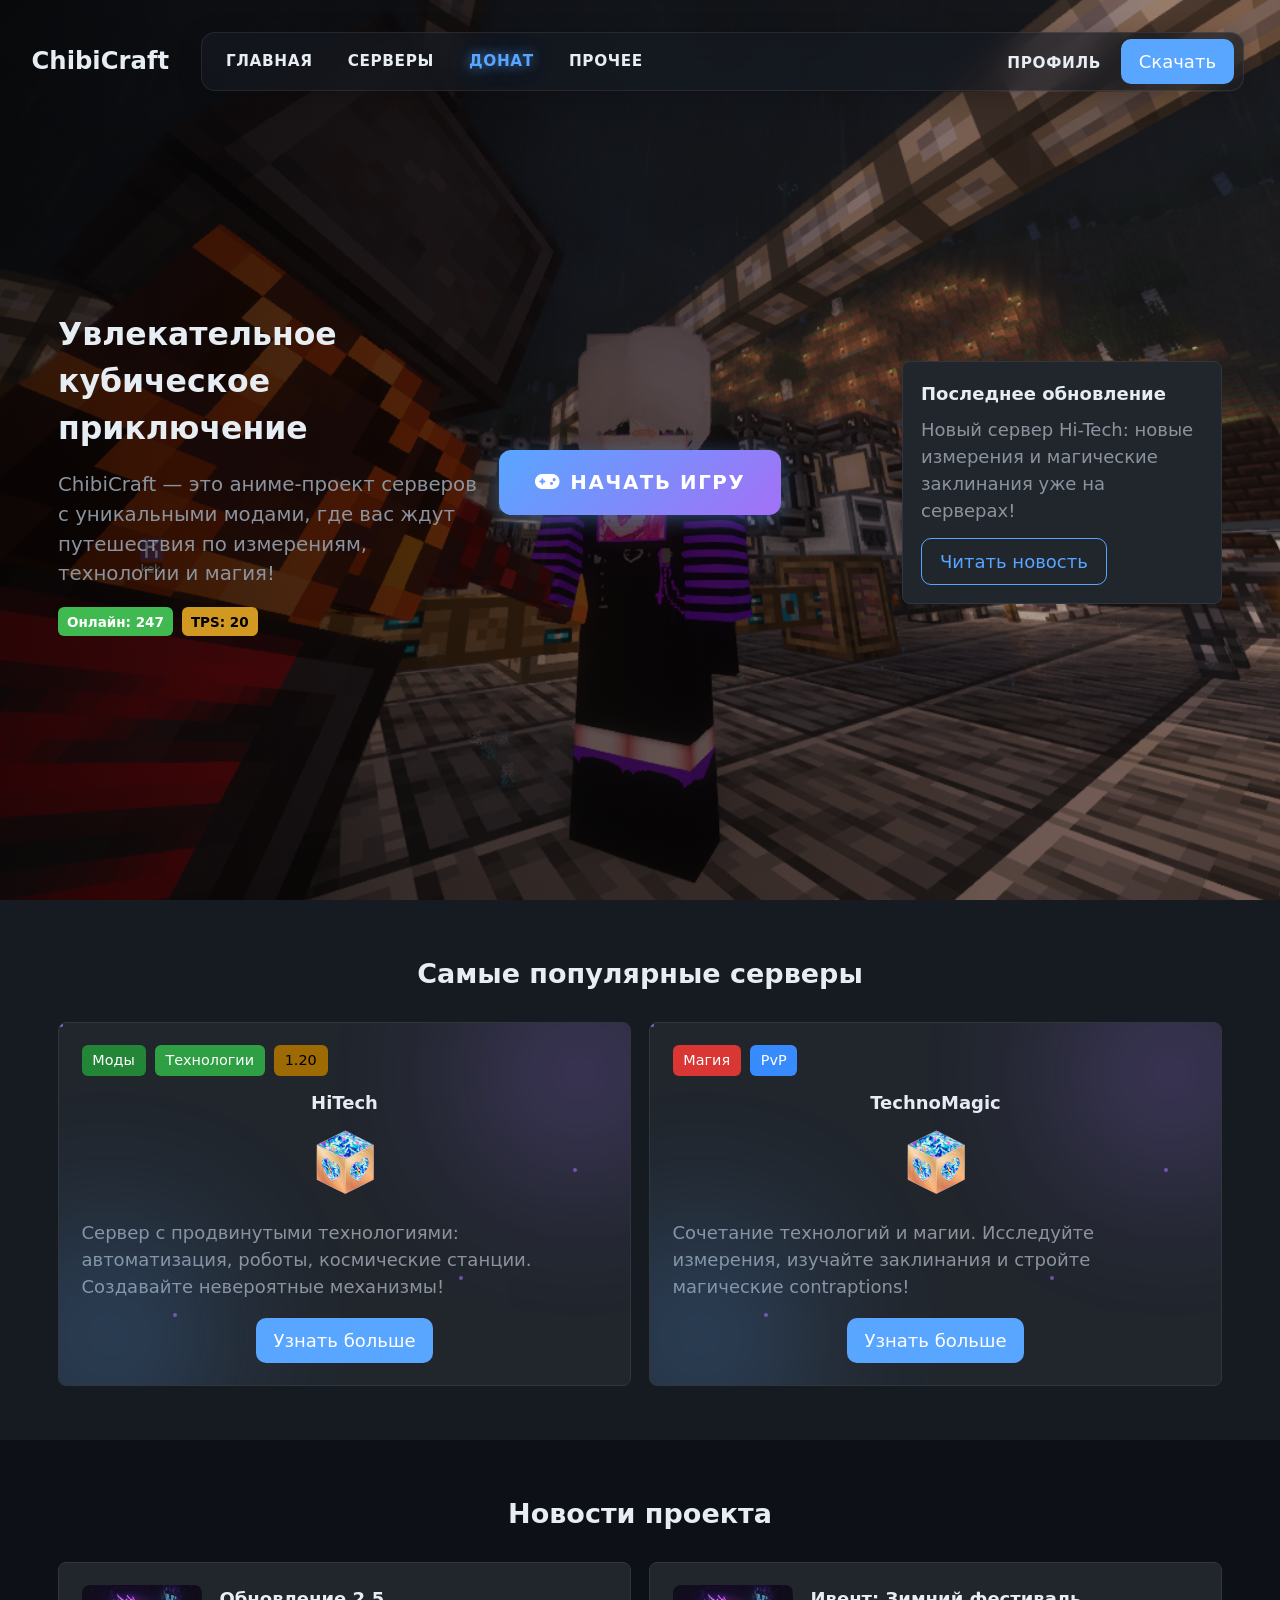
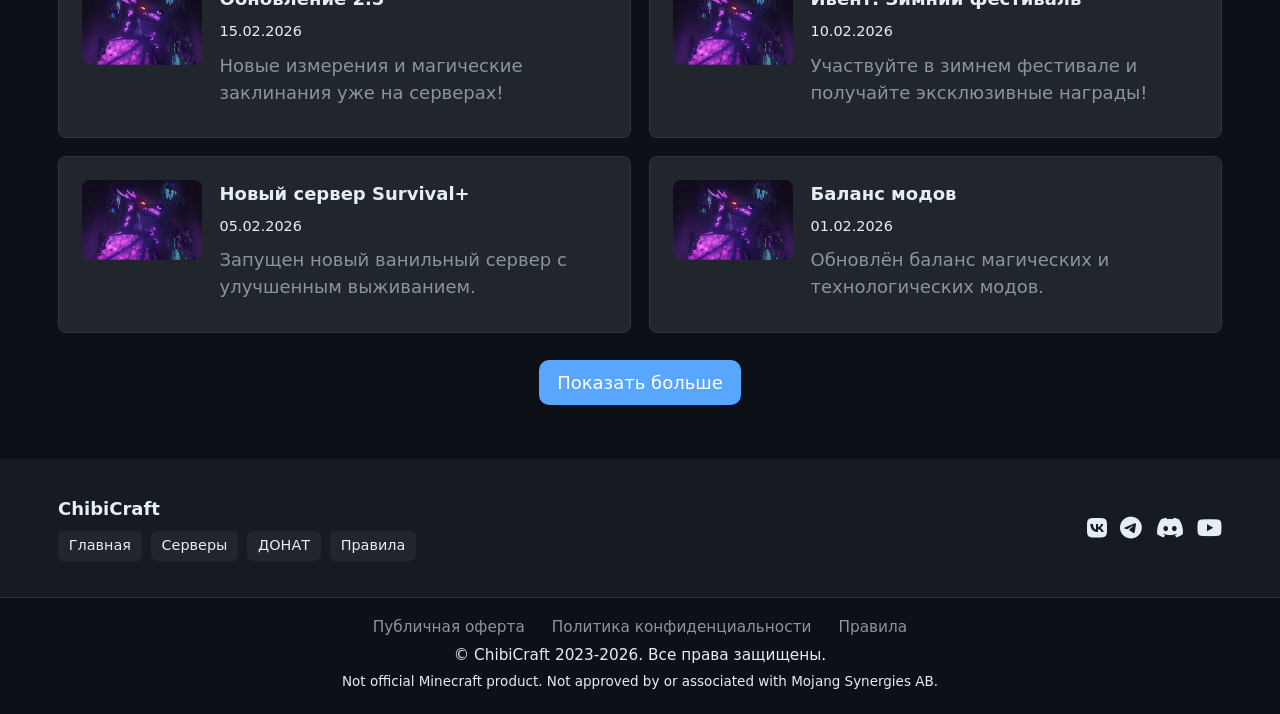
==== commit edf39065: "op" ====
--- a/index.html
+++ b/index.html
@@ -1,456 +1,318 @@
-<!DOCTYPE html>
-<html lang="ru" class="has-navbar-fixed-top">
-<head>
-  <meta charset="utf-8">
-  <meta name="viewport" content="width=device-width, initial-scale=1">
-  <title>ChibiCraft — Увлекательное кубическое приключение</title>
-  <link rel="stylesheet" href="https://cdn.jsdelivr.net/npm/bulma@0.9.4/css/bulma.min.css">
-  <link rel="stylesheet" href="https://cdn.jsdelivr.net/npm/@fortawesome/fontawesome-free@6.5.1/css/all.min.css">
-  <link rel="stylesheet" href="styles.css">
-</head>
-<body>
-  <!-- Navbar -->
-  <nav class="navbar is-fixed-top" role="navigation">
-    <div class="navbar-brand">
-      <a class="navbar-logo" href="/">ChibiCraft</a>
-      <!-- Кнопка навигации — видна на мобильных -->
-      <a role="button" class="navbar-burger" data-target="navMenu" aria-label="меню навигации" aria-expanded="false">
-        <span aria-hidden="true"></span>
-        <span aria-hidden="true"></span>
-        <span aria-hidden="true"></span>
-        <span aria-hidden="true"></span>
-      </a>
-      <!-- Кнопка профиля — видна на мобильных -->
-      <div class="navbar-item navbar-profile-mobile is-hidden-desktop">
-        <a role="button" class="navbar-burger-user" id="profileMobileBtn" aria-label="меню профиля" aria-expanded="false">
-          <i class="fa-solid fa-user"></i>
-        </a>
-      </div>
-    </div>
-    <div id="navMenu" class="navbar-menu">
-      <div class="navbar-glass">
-      <div class="navbar-start">
-        <a class="navbar-item" href="/">Главная</a>
-        <a class="navbar-item" href="/servers">Серверы</a>
-        <a class="navbar-item" href="/shop">Магазин</a>
-        <div class="navbar-item has-dropdown is-hoverable">
-          <a href="/other" class="navbar-dropdown-trigger">Прочее</a>
-          <div class="navbar-dropdown is-right navbar-dropdown-other">
-            <div class="dropdown-other-inner">
-              <div class="dropdown-group">
-                <span class="navbar-item dropdown-label">Основное</span>
-                <a class="navbar-item" href="/play">Начать игру</a>
-                <a class="navbar-item" href="/register">Регистрация</a>
-                <a class="navbar-item" href="/support">Тех. поддержка</a>
-              </div>
-              <div class="dropdown-group">
-                <span class="navbar-item dropdown-label">Наши соцсети</span>
-                <a class="navbar-item" href="#">Вконтакте</a>
-                <a class="navbar-item" href="#">Discord</a>
-                <a class="navbar-item" href="#">YouTube</a>
-                <a class="navbar-item" href="#">Telegram</a>
-              </div>
-              <div class="dropdown-group">
-                <span class="navbar-item dropdown-label">Активность</span>
-                <a class="navbar-item" href="/bonuses">Бонусы</a>
-                <a class="navbar-item" href="/invite">Пригласить друзей</a>
-                <a class="navbar-item" href="/tops">Топы игроков</a>
-              </div>
-              <div class="dropdown-group">
-                <span class="navbar-item dropdown-label">Другое</span>
-                <a class="navbar-item" href="/rules">Правила</a>
-                <a class="navbar-item" href="/team">Команда проекта</a>
-                <a class="navbar-item" href="/players">Поиск по игрокам</a>
-                <a class="navbar-item" href="/banlist">Банлист</a>
-              </div>
-            </div>
-          </div>
-        </div>
-      </div>
-      <div class="navbar-end">
-        <div class="navbar-item has-dropdown is-hoverable navbar-profile is-hidden-touch" id="profileDropdown">
-          <a href="/profile" class="navbar-dropdown-trigger" id="profileDropdownTrigger">Профиль</a>
-          <div class="navbar-dropdown is-right has-profile-card">
-            <div class="profile-dropdown-card">
-              <div class="profile-row mb-3">
-                <div class="profile-avatar">
-                  <figure class="image is-40x40">
-                    <img src="user_avatar.webp" alt="" class="is-rounded">
-                  </figure>
-                </div>
-                <div class="profile-info">
-                  <p class="profile-nickname">PlayerName</p>
-                  <span class="tag profile-privilege" style="background: var(--cc-gold); color: #000;">VIP</span>
-                </div>
-              </div>
-              <hr class="navbar-divider">
-              <div class="balance-row">
-                <span class="subtitle is-6 mb-0">250 ₽</span>
-                <a class="button is-primary is-small" href="/topup">Пополнить</a>
-              </div>
-              <div class="balance-row">
-                <span class="subtitle is-6 mb-0">1 500 монет</span>
-                <a class="button is-outlined is-small" href="/transfer" style="border-color: var(--cc-accent); color: var(--cc-accent);">Перевести</a>
-              </div>
-              <hr class="navbar-divider">
-              <a class="button is-primary is-fullwidth mb-2" href="/shop/privileges">Купить привилегии</a>
-              <a class="button is-fullwidth mb-2" href="/profile" style="background: var(--cc-darker); color: var(--cc-text); border: 1px solid var(--cc-border);">Личный кабинет</a>
-              <a class="button is-text is-fullwidth btn-logout" href="/logout" style="color: var(--cc-text-muted);">Выйти</a>
-            </div>
-          </div>
-        </div>
-        <div class="navbar-item is-hidden-touch">
-          <a class="button is-primary" href="/download">Скачать</a>
-        </div>
-      </div>
-      </div>
-    </div>
-  </nav>
-
-  <!-- Мобильная панель профиля (полноэкранная, только по клику) -->
-  <div class="profile-mobile-panel is-hidden-desktop" id="profileMobilePanel" aria-hidden="true">
-    <div class="panel-header">
-      <h2 class="title is-5 mb-0">Профиль</h2>
-      <button type="button" class="panel-close" id="profilePanelClose" aria-label="Закрыть">
-        <i class="fas fa-times"></i>
-      </button>
-    </div>
-    <div class="panel-content">
-      <div class="profile-dropdown-card">
-        <div class="profile-row mb-3">
-          <div class="profile-avatar">
-            <figure class="image is-40x40">
-              <img src="https://via.placeholder.com/40/21262d/58a6ff?text=👤" alt="" class="is-rounded">
-            </figure>
-          </div>
-          <div class="profile-info">
-            <p class="profile-nickname">PlayerName</p>
-            <span class="tag profile-privilege" style="background: var(--cc-gold); color: #000;">VIP</span>
-          </div>
-        </div>
-        <hr class="navbar-divider">
-        <div class="balance-row">
-          <span class="subtitle is-6 mb-0">250 ₽</span>
-          <a class="button is-primary is-small" href="/topup">Пополнить</a>
-        </div>
-        <div class="balance-row">
-          <span class="subtitle is-6 mb-0">1 500 монет</span>
-          <a class="button is-outlined is-small" href="/transfer" style="border-color: var(--cc-accent); color: var(--cc-accent);">Перевести</a>
-        </div>
-        <hr class="navbar-divider">
-        <a class="button is-primary is-fullwidth mb-2" href="/shop/privileges">Купить привилегии</a>
-        <a class="button is-fullwidth mb-2" href="/profile" style="background: var(--cc-darker); color: var(--cc-text); border: 1px solid var(--cc-border);">Личный кабинет</a>
-        <a class="button is-text is-fullwidth btn-logout" href="/logout" style="color: var(--cc-text-muted);">Выйти</a>
-      </div>
-    </div>
-  </div>
-
-  <!-- Hero Section -->
-  <section class="hero hero-main">
-    <!-- Фоновое изображение отдельным тегом img -->
-    <div class="hero-background">
-      <img src="index-background.webp" alt="ChibiCraft фон с кубическим миром" loading="eager">
-    </div>
-    
-    <!-- Затемняющий слой (опционально) -->
-    <div class="hero-overlay"></div>
-    
-    <div class="hero-body">
-      <div class="container">
-        <div class="columns is-vcentered">
-          <div class="column is-5">
-            <h1 class="title is-2 mb-4">Увлекательное<br>кубическое приключение</h1>
-            <p class="subtitle is-5 mb-4">ChibiCraft — это аниме-проект серверов с уникальными модами, где вас ждут путешествия по измерениям, технологии и магия!</p>
-            <div class="tags mb-4">
-              <span class="badge badge-online">Онлайн: 247</span>
-              <span class="badge badge-tps ml-2">TPS: 20</span>
-            </div>
-          </div>
-          <div class="column is-2 has-text-centered">
-            <a class="button is-primary is-large btn-start-game" href="/play"><i class="fas fa-gamepad btn-start-game-icon" aria-hidden="true"></i>Начать игру</a>
-          </div>
-          <div class="column is-5">
-            <div class="box" style="margin-left: auto; max-width: 320px;">
-              <p class="has-text-weight-semibold mb-2">Последнее обновление</p>
-              <p class="subtitle is-6 mb-3">Новый сервер Hi-Tech: новые измерения и магические заклинания уже на серверах!</p>
-              <a class="button is-outlined" style="border-color: var(--cc-accent); color: var(--cc-accent);" href="/news">Читать новость</a>
-            </div>
-          </div>
-        </div>
-      </div>
-    </div>
-  </section>
-
-  <!-- Popular Servers -->
-  <section class="section section-dark">
-    <div class="container">
-      <h2 class="title is-3 has-text-centered mb-6">Самые популярные серверы</h2>
-      <div class="columns">
-        <!-- Server 1 - HiTech -->
-        <div class="column is-6">
-          <div class="card server-card">
-            <div class="glow glow-1"></div>
-            <div class="glow glow-2"></div>
-            <div class="particles">
-              <span class="particle"></span>
-              <span class="particle"></span>
-              <span class="particle"></span>
-              <span class="particle"></span>
-              <span class="particle"></span>
-              <span class="particle"></span>
-            </div>
-            <div class="card-content">
-              <div class="tags mb-3">
-                <span class="tag is-info">Моды</span>
-                <span class="tag is-success">Технологии</span>
-                <span class="tag is-warning">1.20</span>
-              </div>
-              <p class="title is-4 has-text-centered mb-3">HiTech</p>
-              <div class="has-text-centered mb-4">
-                <figure class="image is-64x64 is-inline-block">
-                  <img src="hitech_server.webp" alt="HiTech" style="border-radius: 12px;">
-                </figure>
-              </div>
-              <p class="subtitle is-6">Сервер с продвинутыми технологиями: автоматизация, роботы, космические станции. Создавайте невероятные механизмы!</p>
-              <div class="has-text-centered mt-4">
-                <a class="button is-primary" href="/servers/hitech">Узнать больше</a>
-              </div>
-            </div>
-          </div>
-        </div>
-        <!-- Server 2 - TechnoMagic -->
-        <div class="column is-6">
-          <div class="card server-card">
-            <div class="glow glow-1"></div>
-            <div class="glow glow-2"></div>
-            <div class="particles">
-              <span class="particle"></span>
-              <span class="particle"></span>
-              <span class="particle"></span>
-              <span class="particle"></span>
-              <span class="particle"></span>
-              <span class="particle"></span>
-            </div>
-            <div class="card-content">
-              <div class="tags mb-3">
-                <span class="tag is-danger">Магия</span>
-                <span class="tag is-link">PvP</span>
-              </div>
-              <p class="title is-4 has-text-centered mb-3">TechnoMagic</p>
-              <div class="has-text-centered mb-4">
-                <figure class="image is-64x64 is-inline-block">
-                  <img src="hitech_server.webp" alt="TechnoMagic" style="border-radius: 12px;">
-                </figure>
-              </div>
-              <p class="subtitle is-6">Сочетание технологий и магии. Исследуйте измерения, изучайте заклинания и стройте магические contraptions!</p>
-              <div class="has-text-centered mt-4">
-                <a class="button is-primary" href="/servers/technomagic">Узнать больше</a>
-              </div>
-            </div>
-          </div>
-        </div>
-      </div>
-    </div>
-  </section>
-
-  <!-- News -->
-  <section class="section">
-    <div class="container">
-      <h2 class="title is-3 has-text-centered mb-6">Новости проекта</h2>
-      <div class="columns is-multiline">
-        <div class="column is-6">
-          <div class="card">
-            <div class="card-content">
-              <div class="news-card">
-                <img class="news-image" src="news_example.webp" alt="">
-                <div>
-                  <p class="has-text-weight-semibold">Обновление 2.5</p>
-                  <p class="subtitle is-7">15.02.2026</p>
-                  <p class="subtitle is-6">Новые измерения и магические заклинания уже на серверах!</p>
-                </div>
-              </div>
-            </div>
-          </div>
-        </div>
-        <div class="column is-6">
-          <div class="card">
-            <div class="card-content">
-              <div class="news-card">
-                <img class="news-image" src="news_example.webp" alt="">
-                <div>
-                  <p class="has-text-weight-semibold">Ивент: Зимний фестиваль</p>
-                  <p class="subtitle is-7">10.02.2026</p>
-                  <p class="subtitle is-6">Участвуйте в зимнем фестивале и получайте эксклюзивные награды!</p>
-                </div>
-              </div>
-            </div>
-          </div>
-        </div>
-        <div class="column is-6">
-          <div class="card">
-            <div class="card-content">
-              <div class="news-card">
-                <img class="news-image" src="news_example.webp" alt="">
-                <div>
-                  <p class="has-text-weight-semibold">Новый сервер Survival+</p>
-                  <p class="subtitle is-7">05.02.2026</p>
-                  <p class="subtitle is-6">Запущен новый ванильный сервер с улучшенным выживанием.</p>
-                </div>
-              </div>
-            </div>
-          </div>
-        </div>
-        <div class="column is-6">
-          <div class="card">
-            <div class="card-content">
-              <div class="news-card">
-                <img class="news-image" src="news_example.webp" alt="">
-                <div>
-                  <p class="has-text-weight-semibold">Баланс модов</p>
-                  <p class="subtitle is-7">01.02.2026</p>
-                  <p class="subtitle is-6">Обновлён баланс магических и технологических модов.</p>
-                </div>
-              </div>
-            </div>
-          </div>
-        </div>
-        <div class="column is-6">
-          <div class="card">
-            <div class="card-content">
-              <div class="news-card">
-                <img class="news-image" src="news_example.webp" alt="">
-                <div>
-                  <p class="has-text-weight-semibold">Соревнования PvP</p>
-                  <p class="subtitle is-7">28.01.2026</p>
-                  <p class="subtitle is-6">Турнир по PvP на сервере TechnoMagic. Призы — донат-валюта!</p>
-                </div>
-              </div>
-            </div>
-          </div>
-        </div>
-        <div class="column is-6">
-          <div class="card">
-            <div class="card-content">
-              <div class="news-card">
-                <img class="news-image" src="news_example.webp" alt="">
-                <div>
-                  <p class="has-text-weight-semibold">Релиз мода Dimensions</p>
-                  <p class="subtitle is-7">25.01.2026</p>
-                  <p class="subtitle is-6">Добавлен мод с 5 новыми измерениями для исследования.</p>
-                </div>
-              </div>
-            </div>
-          </div>
-        </div>
-        <div class="column is-6">
-          <div class="card">
-            <div class="card-content">
-              <div class="news-card">
-                <img class="news-image" src="news_example.webp" alt="">
-                <div>
-                  <p class="has-text-weight-semibold">Режим Creative</p>
-                  <p class="subtitle is-7">20.01.2026</p>
-                  <p class="subtitle is-6">На HiTech добавлен творческий режим для строителей.</p>
-                </div>
-              </div>
-            </div>
-          </div>
-        </div>
-        <div class="column is-6">
-          <div class="card">
-            <div class="card-content">
-              <div class="news-card">
-                <img class="news-image" src="news_example.webp" alt="">
-                <div>
-                  <p class="has-text-weight-semibold">Партнёрская программа</p>
-                  <p class="subtitle is-7">15.01.2026</p>
-                  <p class="subtitle is-6">Приводите друзей и получайте бонусы на баланс!</p>
-                </div>
-              </div>
-            </div>
-          </div>
-        </div>
-        <div class="column is-6">
-          <div class="card">
-            <div class="card-content">
-              <div class="news-card">
-                <img class="news-image" src="news_example.webp" alt="">
-                <div>
-                  <p class="has-text-weight-semibold">Новый лаунчер</p>
-                  <p class="subtitle is-7">10.01.2026</p>
-                  <p class="subtitle is-6">Обновлён лаунчер: быстрая установка, автопатчи.</p>
-                </div>
-              </div>
-            </div>
-          </div>
-        </div>
-        <div class="column is-6">
-          <div class="card">
-            <div class="card-content">
-              <div class="news-card">
-                <img class="news-image" src="news_example.webp" alt="">
-                <div>
-                  <p class="has-text-weight-semibold">Праздничный ивент</p>
-                  <p class="subtitle is-7">01.01.2026</p>
-                  <p class="subtitle is-6">Новогодний ивент с подарками для всех игроков!</p>
-                </div>
-              </div>
-            </div>
-          </div>
-        </div>
-      </div>
-      <div class="has-text-centered mt-5">
-        <a class="button is-primary" href="/news">Показать больше</a>
-      </div>
-    </div>
-  </section>
-
-  <!-- CTA Section -->
-  <section class="section section-dark">
-    <div class="container has-text-centered">
-      <h2 class="title is-3 mb-4">Начните своё приключение</h2>
-      <p class="subtitle is-5 mb-5">Отправьтесь в свой неповторимый путь на наших серверах</p>
-      <a class="button is-primary is-large" href="/play">Играть бесплатно</a>
-    </div>
-  </section>
-
-  <!-- Footer -->
-  <footer class="footer">
-    <div class="container">
-      <div class="columns is-vcentered">
-        <div class="column">
-          <p class="mb-2"><strong>ChibiCraft</strong></p>
-          <div class="tags">
-            <a class="tag" href="/">Главная</a>
-            <a class="tag" href="/servers">Серверы</a>
-            <a class="tag" href="/shop">Магазин</a>
-            <a class="tag" href="/news">Новости</a>
-            <a class="tag" href="/rules">Правила</a>
-          </div>
-        </div>
-        <div class="column has-text-right">
-          <span class="icon-text mx-2"><a href="#" class="has-text-white"><i class="fab fa-vk fa-lg"></i></a></span>
-          <span class="icon-text mx-2"><a href="#" class="has-text-white"><i class="fab fa-telegram fa-lg"></i></a></span>
-          <span class="icon-text mx-2"><a href="#" class="has-text-white"><i class="fab fa-discord fa-lg"></i></a></span>
-          <span class="icon-text mx-2"><a href="#" class="has-text-white"><i class="fab fa-youtube fa-lg"></i></a></span>
-        </div>
-      </div>
-    </div>
-  </footer>
-
-  <!-- Post-footer -->
-  <div class="post-footer py-4">
-    <div class="container">
-      <div class="has-text-centered">
-        <a href="/offer" class="button is-small is-text" style="color: var(--cc-text-muted);">Публичная оферта</a>
-        <a href="/privacy" class="button is-small is-text" style="color: var(--cc-text-muted);">Политика конфиденциальности</a>
-        <a href="/rules" class="button is-small is-text" style="color: var(--cc-text-muted);">Правила</a>
-        <p class="mt-2">© ChibiCraft 2023-2026. Все права защищены.</p>
-        <p class="is-size-7">Not official Minecraft product. Not approved by or associated with Mojang Synergies AB.</p>
-      </div>
-    </div>
-  </div>
-
-  <script src="script.js"></script>
-</body>
-</html>
+<!DOCTYPE html>
+<html lang="ru">
+<head>
+  <meta charset="utf-8">
+  <meta name="viewport" content="width=device-width, initial-scale=1">
+  <title>ChibiCraft — Увлекательное кубическое приключение</title>
+  <link rel="stylesheet" href="https://cdn.jsdelivr.net/npm/@fortawesome/fontawesome-free@6.5.1/css/all.min.css">
+  <link rel="stylesheet" href="styles/css/light.css">
+</head>
+<body>
+  <div id="app">
+  <header class="nav">
+    <div class="nav__brand">
+      <a class="nav__logo" href="/">ChibiCraft</a>
+      <a href="#" class="nav__toggle hide-desk" aria-label="Меню" :aria-expanded="menuOpen" @click.prevent="toggleMenu"><i class="fa-solid fa-bars"></i></a>
+      <a href="#" class="nav__toggle hide-desk" aria-label="Профиль" @click.prevent="openProfile"><i class="fa-solid fa-user"></i></a>
+    </div>
+    <div class="nav__wrap">
+      <nav id="navMenu" class="nav" :class="{ 'is-active': menuOpen }">
+        <div class="nav__glass">
+          <div class="nav__menu nav__menu--start">
+            <a class="nav__link" href="/">Главная</a>
+            <a class="nav__link" href="/servers">Серверы</a>
+            <a class="nav__link nav__link--donate" href="/donate.html">ДОНАТ</a>
+            <div class="nav__dropdown nav__dropdown--other" :class="{ 'is-active': otherDropdownOpen }">
+              <button type="button" class="nav__link" @click.prevent="toggleOtherDropdown">Прочее</button>
+              <div class="nav__dropdown-menu nav__dropdown-other">
+                <div class="dropdown-other-inner">
+                <div class="nav__dropdown-group">
+                  <span class="nav__dropdown-label">Основное</span>
+                  <a href="/play">Начать игру</a>
+                  <a href="/register">Регистрация</a>
+                  <a href="/support">Тех. поддержка</a>
+                </div>
+                <div class="nav__dropdown-group">
+                  <span class="nav__dropdown-label">Наши соцсети</span>
+                  <a href="#">Вконтакте</a>
+                  <a href="#">Discord</a>
+                  <a href="#">YouTube</a>
+                  <a href="#">Telegram</a>
+                </div>
+                <div class="nav__dropdown-group">
+                  <span class="nav__dropdown-label">Активность</span>
+                  <a href="/bonuses">Бонусы</a>
+                  <a href="/invite">Пригласить друзей</a>
+                  <a href="/tops">Топы игроков</a>
+                </div>
+                <div class="nav__dropdown-group">
+                  <span class="nav__dropdown-label">Другое</span>
+                  <a href="/rules">Правила</a>
+                  <a href="/team">Команда проекта</a>
+                  <a href="/players">Поиск по игрокам</a>
+                  <a href="/banlist">Банлист</a>
+                </div>
+                </div>
+              </div>
+            </div>
+          </div>
+          <div class="nav__menu">
+            <div class="nav__dropdown hide-mob" :class="{ 'is-active': profileDropdownOpen }">
+              <a href="/profile" class="nav__link" @click.prevent="toggleProfileDropdown">Профиль</a>
+              <div class="nav__dropdown-menu">
+                <div class="profile-card">
+                  <div class="profile-card__row">
+                    <img class="profile-card__avatar" src="user_avatar.webp" alt="">
+                    <div>
+                      <p class="profile-card__name">PlayerName</p>
+                      <span class="tag tag--warn">VIP</span>
+                    </div>
+                  </div>
+                  <hr>
+                  <div class="profile-card__balance">
+                    <span class="subtitle">250 ₽</span>
+                    <a class="btn btn--primary btn--sm" href="/topup">Пополнить</a>
+                  </div>
+                  <div class="profile-card__balance">
+                    <span class="subtitle">1 500 монет</span>
+                    <a class="btn btn--outline btn--sm" href="/transfer">Перевести</a>
+                  </div>
+                  <hr>
+                  <a class="btn btn--primary" href="/shop/privileges">Купить привилегии</a>
+                  <a class="btn" href="/profile" style="background:var(--cc-darker);color:var(--cc-text);border:1px solid var(--cc-border);">Личный кабинет</a>
+                  <a class="btn btn--text" href="/logout">Выйти</a>
+                </div>
+              </div>
+            </div>
+            <a class="btn btn--primary hide-mob" href="/download">Скачать</a>
+          </div>
+        </div>
+      </nav>
+    </div>
+  </header>
+
+  <div class="profile-panel hide-mob" :class="{ 'is-active': profilePanelOpen }" :aria-hidden="!profilePanelOpen">
+    <div class="profile-panel__header">
+      <h2 class="mb-0">Профиль</h2>
+      <button type="button" class="profile-panel__close" aria-label="Закрыть" @click="closeProfile"><i class="fas fa-times"></i></button>
+    </div>
+    <div class="profile-panel__content">
+      <div class="profile-card">
+        <div class="profile-card__row">
+          <img class="profile-card__avatar" src="https://via.placeholder.com/40/21262d/58a6ff?text=👤" alt="">
+          <div>
+            <p class="profile-card__name">PlayerName</p>
+            <span class="tag tag--warn">VIP</span>
+          </div>
+        </div>
+        <hr>
+        <div class="profile-card__balance">
+          <span class="subtitle">250 ₽</span>
+          <a class="btn btn--primary btn--sm" href="/topup" @click="closeProfile">Пополнить</a>
+        </div>
+        <div class="profile-card__balance">
+          <span class="subtitle">1 500 монет</span>
+          <a class="btn btn--outline btn--sm" href="/transfer" @click="closeProfile">Перевести</a>
+        </div>
+        <hr>
+        <a class="btn btn--primary" href="/shop/privileges" @click="closeProfile">Купить привилегии</a>
+        <a class="btn" href="/profile" style="background:var(--cc-darker);color:var(--cc-text);border:1px solid var(--cc-border);" @click="closeProfile">Личный кабинет</a>
+        <a class="btn btn--text" href="/logout" @click="closeProfile">Выйти</a>
+      </div>
+    </div>
+  </div>
+
+  <main>
+    <section class="hero">
+      <div class="hero__bg">
+        <img src="фон.png" alt="ChibiCraft фон" loading="eager">
+      </div>
+      <div class="hero__overlay"></div>
+      <div class="hero__body">
+        <div class="container">
+          <div class="row row--vcenter">
+            <div class="col col--half">
+              <h1 class="hero__title">Увлекательное<br>кубическое приключение</h1>
+              <p class="hero__desc">ChibiCraft — это аниме-проект серверов с уникальными модами, где вас ждут путешествия по измерениям, технологии и магия!</p>
+              <div class="badges">
+                <span class="badge badge--online">Онлайн: 247</span>
+                <span class="badge badge--tps">TPS: 20</span>
+              </div>
+            </div>
+            <div class="col text-center">
+              <a class="btn--start" href="/play"><i class="fas fa-gamepad"></i> Начать игру</a>
+            </div>
+            <div class="col col--half">
+              <div class="panel">
+                <p class="mb-2" style="font-weight:600">Последнее обновление</p>
+                <p class="subtitle mb-3">Новый сервер Hi-Tech: новые измерения и магические заклинания уже на серверах!</p>
+                <a class="btn btn--outline" href="/news">Читать новость</a>
+              </div>
+            </div>
+          </div>
+        </div>
+      </div>
+    </section>
+
+    <section class="section section--dark">
+      <div class="container">
+        <h2 class="text-center mb-6">Самые популярные серверы</h2>
+        <div class="row">
+          <div class="col col--half">
+            <div class="card server-card">
+              <div class="glow glow-1"></div>
+              <div class="glow glow-2"></div>
+              <span class="particle"></span><span class="particle"></span><span class="particle"></span>
+              <span class="particle"></span><span class="particle"></span><span class="particle"></span>
+              <div class="card__body">
+                <div class="tags mb-3">
+                  <span class="tag tag--info">Моды</span>
+                  <span class="tag tag--success">Технологии</span>
+                  <span class="tag tag--warn">1.20</span>
+                </div>
+                <p class="text-center mb-3"><strong>HiTech</strong></p>
+                <div class="text-center mb-4">
+                  <img src="hitech_server.webp" alt="HiTech" width="64" height="64" style="border-radius:12px">
+                </div>
+                <p class="subtitle mb-4">Сервер с продвинутыми технологиями: автоматизация, роботы, космические станции. Создавайте невероятные механизмы!</p>
+                <div class="text-center mt-4">
+                  <a class="btn btn--primary" href="/servers/hitech">Узнать больше</a>
+                </div>
+              </div>
+            </div>
+          </div>
+          <div class="col col--half">
+            <div class="card server-card">
+              <div class="glow glow-1"></div>
+              <div class="glow glow-2"></div>
+              <span class="particle"></span><span class="particle"></span><span class="particle"></span>
+              <span class="particle"></span><span class="particle"></span><span class="particle"></span>
+              <div class="card__body">
+                <div class="tags mb-3">
+                  <span class="tag tag--danger">Магия</span>
+                  <span class="tag tag--link">PvP</span>
+                </div>
+                <p class="text-center mb-3"><strong>TechnoMagic</strong></p>
+                <div class="text-center mb-4">
+                  <img src="hitech_server.webp" alt="TechnoMagic" width="64" height="64" style="border-radius:12px">
+                </div>
+                <p class="subtitle mb-4">Сочетание технологий и магии. Исследуйте измерения, изучайте заклинания и стройте магические contraptions!</p>
+                <div class="text-center mt-4">
+                  <a class="btn btn--primary" href="/servers/technomagic">Узнать больше</a>
+                </div>
+              </div>
+            </div>
+          </div>
+        </div>
+      </div>
+    </section>
+
+    <section class="section">
+      <div class="container">
+        <h2 class="text-center mb-6">Новости проекта</h2>
+        <div class="row">
+          <div class="col col--half">
+            <div class="card">
+              <div class="card__body">
+                <div class="news-card">
+                  <img class="news-card__img" src="news_example.webp" alt="">
+                  <div class="news-card__body">
+                    <p><strong>Обновление 2.5</strong></p>
+                    <p class="subtitle--xs">15.02.2026</p>
+                    <p class="subtitle">Новые измерения и магические заклинания уже на серверах!</p>
+                  </div>
+                </div>
+              </div>
+            </div>
+          </div>
+          <div class="col col--half">
+            <div class="card">
+              <div class="card__body">
+                <div class="news-card">
+                  <img class="news-card__img" src="news_example.webp" alt="">
+                  <div class="news-card__body">
+                    <p><strong>Ивент: Зимний фестиваль</strong></p>
+                    <p class="subtitle--xs">10.02.2026</p>
+                    <p class="subtitle">Участвуйте в зимнем фестивале и получайте эксклюзивные награды!</p>
+                  </div>
+                </div>
+              </div>
+            </div>
+          </div>
+          <div class="col col--half">
+            <div class="card">
+              <div class="card__body">
+                <div class="news-card">
+                  <img class="news-card__img" src="news_example.webp" alt="">
+                  <div class="news-card__body">
+                    <p><strong>Новый сервер Survival+</strong></p>
+                    <p class="subtitle--xs">05.02.2026</p>
+                    <p class="subtitle">Запущен новый ванильный сервер с улучшенным выживанием.</p>
+                  </div>
+                </div>
+              </div>
+            </div>
+          </div>
+          <div class="col col--half">
+            <div class="card">
+              <div class="card__body">
+                <div class="news-card">
+                  <img class="news-card__img" src="news_example.webp" alt="">
+                  <div class="news-card__body">
+                    <p><strong>Баланс модов</strong></p>
+                    <p class="subtitle--xs">01.02.2026</p>
+                    <p class="subtitle">Обновлён баланс магических и технологических модов.</p>
+                  </div>
+                </div>
+              </div>
+            </div>
+          </div>
+        </div>
+        <div class="text-center mt-5">
+          <a class="btn btn--primary" href="/news">Показать больше</a>
+        </div>
+      </div>
+    </section>
+  
+  </main>
+
+  <footer class="footer">
+    <div class="container">
+      <div class="footer__row">
+        <div>
+          <p class="mb-2"><strong>ChibiCraft</strong></p>
+          <div class="footer__links tags">
+            <a class="tag" href="/">Главная</a>
+            <a class="tag" href="/servers">Серверы</a>
+            <a class="tag" href="/donate.html">ДОНАТ</a>
+            <a class="tag" href="/rules">Правила</a>
+          </div>
+        </div>
+        <div class="footer__social">
+          <a href="#" aria-label="VK"><i class="fab fa-vk fa-lg"></i></a>
+          <a href="#" aria-label="Telegram"><i class="fab fa-telegram fa-lg"></i></a>
+          <a href="#" aria-label="Discord"><i class="fab fa-discord fa-lg"></i></a>
+          <a href="#" aria-label="YouTube"><i class="fab fa-youtube fa-lg"></i></a>
+        </div>
+      </div>
+    </div>
+  </footer>
+
+  <div class="post-footer">
+    <div class="container">
+      <div class="post-footer__links">
+        <a href="/offer">Публичная оферта</a>
+        <a href="/privacy">Политика конфиденциальности</a>
+        <a href="/rules">Правила</a>
+      </div>
+      <p class="mt-2">© ChibiCraft 2023-2026. Все права защищены.</p>
+      <p style="font-size:0.75rem">Not official Minecraft product. Not approved by or associated with Mojang Synergies AB.</p>
+    </div>
+  </div>
+
+  </div><!-- #app -->
+
+  <script src="https://unpkg.com/vue@3/dist/vue.global.prod.js"></script>
+  <script src="styles/js/app.js"></script>
+</body>
+</html>
--- a/styles/css/light.css
+++ b/styles/css/light.css
@@ -0,0 +1,1320 @@
+/* ChibiCraft — лёгкая версия без Bulma */
+:root {
+  --cc-dark-bg: #0d1117;
+  --cc-darker: #161b22;
+  --cc-card-bg: #21262d;
+  --cc-border: #30363d;
+  --cc-text: #e6edf3;
+  --cc-text-muted: #8b949e;
+  --cc-accent: #58a6ff;
+  --cc-accent-hover: #79b8ff;
+  --cc-purple: #a371f7;
+  --cc-green: #3fb950;
+  --cc-gold: #d29922;
+  --container: min(1200px, 100% - 2rem);
+}
+
+*,
+*::before,
+*::after {
+  box-sizing: border-box;
+}
+
+html {
+  font-size: 18px;
+  scroll-padding-top: 4rem;
+}
+
+body {
+  margin: 0;
+  min-height: 100vh;
+  font-family: 'Fedra Sans Pro', system-ui, -apple-system, sans-serif;
+  font-size: 1rem;
+  background: var(--cc-dark-bg);
+  color: var(--cc-text);
+  line-height: 1.5;
+}
+
+/* Layout */
+.container {
+  width: 100%;
+  max-width: var(--container);
+  margin-left: auto;
+  margin-right: auto;
+  padding-left: 1rem;
+  padding-right: 1rem;
+}
+
+.row {
+  display: flex;
+  flex-wrap: wrap;
+  gap: 1rem;
+}
+
+.row--center {
+  align-items: center;
+}
+
+.row--vcenter {
+  align-items: center;
+}
+
+.col {
+  flex: 1;
+  min-width: 0;
+}
+
+.col--half {
+  flex: 0 0 100%;
+}
+
+.col--third {
+  flex: 0 0 100%;
+}
+
+.section {
+  padding: 3rem 0;
+}
+
+.section--dark {
+  background: var(--cc-darker);
+}
+
+.text-center {
+  text-align: center;
+}
+
+.mb-0 {
+  margin-bottom: 0;
+}
+
+.mb-2 {
+  margin-bottom: 0.5rem;
+}
+
+.mb-3 {
+  margin-bottom: 0.75rem;
+}
+
+.mb-4 {
+  margin-bottom: 1rem;
+}
+
+.mb-6 {
+  margin-bottom: 1.5rem;
+}
+
+.mt-2 {
+  margin-top: 0.5rem;
+}
+
+.mt-4 {
+  margin-top: 1rem;
+}
+
+.mt-5 {
+  margin-top: 1.5rem;
+}
+
+/* Typography */
+h1,
+h2,
+h3,
+h4,
+p {
+  margin: 0 0 0.5rem;
+  color: var(--cc-text);
+}
+
+h1 {
+  font-size: 1.75rem;
+  font-weight: 700;
+}
+
+h2 {
+  font-size: 1.5rem;
+  font-weight: 600;
+}
+
+.subtitle {
+  color: var(--cc-text-muted);
+  font-size: 1rem;
+}
+
+.subtitle--sm {
+  font-size: 0.85rem;
+}
+
+.subtitle--xs {
+  font-size: 0.8rem;
+}
+
+strong {
+  font-weight: 600;
+}
+
+/* Nav */
+header.nav {
+  position: fixed;
+  top: 0;
+  left: 0;
+  right: 0;
+  z-index: 100;
+  display: flex;
+  flex-wrap: wrap;
+  align-items: center;
+  justify-content: space-between;
+  padding: 0.75rem 1rem;
+  background: transparent;
+}
+
+.nav__brand {
+  display: flex;
+  align-items: center;
+  gap: 0.5rem;
+}
+
+.nav__logo {
+  color: var(--cc-text);
+  font-weight: 700;
+  font-size: 1.35rem;
+  text-decoration: none;
+  border-radius: 10px;
+  padding: 0.5rem 0.75rem;
+}
+
+.nav__logo:hover {
+  color: var(--cc-accent);
+}
+
+.nav__toggle {
+  display: flex;
+  flex-direction: column;
+  gap: 4px;
+  padding: 0.5rem;
+  background: none;
+  border: none;
+  border-radius: 10px;
+  color: var(--cc-text);
+  cursor: pointer;
+}
+
+.nav__toggle span {
+  display: block;
+  width: 18px;
+  height: 2px;
+  background: currentColor;
+  border-radius: 1px;
+}
+
+.nav__toggle:hover {
+  background: rgba(255, 255, 255, 0.08);
+  color: var(--cc-accent);
+}
+
+.nav__glass {
+  display: flex;
+  flex-grow: 1;
+  align-items: center;
+  justify-content: space-between;
+  gap: 0.5rem;
+  margin: 1rem;
+  padding: 0.35rem 0.5rem;
+  background: rgba(22, 27, 34, 0.65);
+  backdrop-filter: blur(14px);
+  -webkit-backdrop-filter: blur(14px);
+  border: 1px solid rgba(255, 255, 255, 0.08);
+  border-radius: 14px;
+  box-shadow: 0 4px 24px rgba(0, 0, 0, 0.2);
+}
+
+.nav__menu {
+  display: flex;
+  align-items: center;
+  gap: 0.25rem;
+  flex-wrap: wrap;
+}
+
+.nav__menu--start {
+  margin-right: auto;
+}
+
+.nav__link {
+  color: var(--cc-text);
+  text-decoration: none;
+  padding: 0.5rem 0.85rem;
+  border-radius: 10px;
+  border: none;
+  background: transparent;
+  cursor: pointer;
+  font-size: 1rem;
+}
+
+.nav__menu .nav__link {
+  font-size: 0.85rem;
+  font-weight: 700;
+  text-transform: uppercase;
+  letter-spacing: 0.04em;
+}
+
+button.nav__link {
+  font: inherit;
+  margin: 0;
+}
+
+.nav__link:hover {
+  background: rgba(255, 255, 255, 0.08);
+  color: var(--cc-accent);
+}
+
+.nav__avatar-mini {
+  width: 28px;
+  height: 28px;
+  border-radius: 50%;
+  object-fit: cover;
+  flex-shrink: 0;
+  display: block;
+}
+
+.nav__link--profile {
+  display: inline-flex;
+  align-items: center;
+  gap: 0.5rem;
+}
+
+.nav__toggle--profile {
+  padding: 0.25rem;
+}
+
+.nav__toggle--profile .nav__avatar-fallback {
+  display: none;
+}
+
+.nav__toggle--profile .nav__avatar-mini {
+  width: 32px;
+  height: 32px;
+}
+
+.nav__link--donate {
+  color: var(--cc-accent);
+  text-shadow: 0 0 12px rgba(88, 166, 255, 0.6), 0 0 24px rgba(88, 166, 255, 0.35);
+}
+
+.nav__link--donate:hover {
+  color: var(--cc-accent-hover);
+  text-shadow: 0 0 16px rgba(88, 166, 255, 0.8), 0 0 32px rgba(88, 166, 255, 0.45);
+}
+
+.nav__dropdown {
+  position: relative;
+}
+
+.nav__dropdown-menu {
+  display: none;
+  position: absolute;
+  right: 0;
+  top: 100%;
+  min-width: 200px;
+  padding: 0.5rem;
+  background: rgba(22, 27, 34, 0.95);
+  backdrop-filter: blur(14px);
+  border: 1px solid rgba(255, 255, 255, 0.08);
+  border-radius: 12px;
+  z-index: 50;
+}
+
+.nav__dropdown:hover .nav__dropdown-menu,
+.nav__dropdown.is-active .nav__dropdown-menu {
+  display: block;
+}
+
+.nav__dropdown-menu a {
+  display: block;
+  padding: 0.5rem 0.75rem;
+  color: var(--cc-text);
+  text-decoration: none;
+  border-radius: 8px;
+  font-size: 0.9rem;
+}
+
+.nav__dropdown-menu a:hover {
+  background: rgba(255, 255, 255, 0.08);
+  color: var(--cc-accent);
+}
+
+.nav__dropdown-label {
+  display: block;
+  padding: 0.35rem 0.75rem 0.15rem;
+  font-size: 0.7rem;
+  font-weight: 700;
+  text-transform: uppercase;
+  letter-spacing: 0.05em;
+  color: var(--cc-text-muted);
+}
+
+.nav__dropdown-other {
+  min-width: 360px;
+}
+
+.dropdown-other-inner {
+  display: grid;
+  grid-template-columns: 1fr 1fr;
+  gap: 0 1.25rem;
+}
+
+.nav__dropdown-group {
+  min-width: 0;
+}
+
+.btn {
+  display: inline-block;
+  padding: 0.5rem 1rem;
+  font-size: 1rem;
+  font-weight: 500;
+  text-align: center;
+  text-decoration: none;
+  border-radius: 10px;
+  border: none;
+  cursor: pointer;
+  transition: background 0.2s, color 0.2s;
+}
+
+.btn--primary {
+  background: var(--cc-accent);
+  color: #fff;
+}
+
+.btn--primary:hover {
+  background: var(--cc-accent-hover);
+  color: #fff;
+}
+
+.btn--outline {
+  background: transparent;
+  border: 1px solid var(--cc-accent);
+  color: var(--cc-accent);
+}
+
+.btn--outline:hover {
+  background: rgba(255, 255, 255, 0.08);
+}
+
+.btn--sm {
+  padding: 0.35rem 0.75rem;
+  font-size: 0.875rem;
+}
+
+.btn--lg {
+  padding: 0.75rem 1.5rem;
+  font-size: 1.1rem;
+}
+
+.hide-desk {
+  display: block;
+}
+
+.hide-mob {
+  display: none;
+}
+
+@media (min-width: 1024px) {
+  .hide-desk {
+    display: none;
+  }
+
+  .hide-mob {
+    display: block;
+  }
+
+  .nav__wrap {
+    display: flex;
+    align-items: center;
+    flex-grow: 1;
+    flex-basis: auto;
+    order: 0;
+  }
+
+  #navMenu {
+    display: flex;
+    flex-grow: 1;
+  }
+}
+
+@media (max-width: 1023px) {
+  .nav__wrap {
+    flex: 1 1 100%;
+    order: 1;
+  }
+
+  .nav__glass {
+    flex-direction: column;
+    margin: 1rem;
+    padding: 0.5rem;
+  }
+
+  .nav__menu {
+    width: 100%;
+    flex-direction: column;
+  }
+
+  .nav__menu--start {
+    margin-right: 0;
+  }
+
+  .nav__link {
+    width: 100%;
+    text-align: center;
+  }
+
+  #navMenu {
+    display: none;
+  }
+
+  #navMenu.is-active {
+    display: block;
+  }
+
+  #navMenu.is-active .nav__glass {
+    display: flex;
+  }
+
+  .col--half {
+    flex: 0 0 100%;
+  }
+
+  /* Прочее: по центру, 1 столбец */
+  .nav__dropdown .nav__dropdown-menu {
+    left: 50%;
+    right: auto;
+    transform: translateX(-50%);
+  }
+
+  .nav__dropdown-other {
+    min-width: 200px;
+    max-width: 280px;
+    max-height: 70vh;
+    overflow-y: auto;
+  }
+
+  .dropdown-other-inner {
+    grid-template-columns: 1fr;
+  }
+}
+
+/* Hero */
+.hero {
+  position: relative;
+  min-height: 420px;
+  overflow: hidden;
+}
+
+.hero__bg {
+  position: absolute;
+  inset: 0;
+  z-index: 1;
+}
+
+.hero__bg img {
+  width: 100%;
+  height: 100%;
+  object-fit: cover;
+  object-position: center;
+  display: block;
+}
+
+.hero__overlay {
+  position: absolute;
+  inset: 0;
+  background: linear-gradient(to right, rgba(0, 0, 0, 0.7) 0%, rgba(0, 0, 0, 0.4) 50%, rgba(0, 0, 0, 0.2) 100%);
+  z-index: 2;
+}
+
+.hero__body {
+  position: relative;
+  z-index: 3;
+  min-height: 100vh;
+  display: flex;
+  align-items: center;
+  padding: 2rem 0;
+}
+
+.hero__body .container {
+  padding-top: 3.6rem;
+}
+
+.hero__body .row {
+  display: grid;
+  grid-template-columns: 1fr auto 1fr;
+  gap: 1rem;
+  align-items: center;
+}
+
+.hero__body .row .col:nth-child(2) {
+  flex: none;
+}
+
+@media (max-width: 900px) {
+  .hero__body .row {
+    grid-template-columns: 1fr;
+    text-align: center;
+  }
+
+  .hero__body .row .col:nth-child(1) {
+    order: 1;
+  }
+
+  .hero__body .row .col:nth-child(2) {
+    order: 2;
+  }
+
+  .hero__body .row .col:nth-child(3) {
+    order: 3;
+  }
+}
+
+.hero__title {
+  font-size: 1.75rem;
+  margin-bottom: 1rem;
+}
+
+.hero__desc {
+  font-size: 1.1rem;
+  margin-bottom: 1rem;
+  color: var(--cc-text-muted);
+}
+
+.btn--start {
+  padding: 1rem 2rem;
+  font-size: 1.1rem;
+  font-weight: 700;
+  letter-spacing: 0.08em;
+  text-transform: uppercase;
+  color: #fff;
+  background: linear-gradient(135deg, var(--cc-accent) 0%, var(--cc-purple) 100%);
+  border: none;
+  border-radius: 12px;
+  box-shadow: 0 4px 20px rgba(88, 166, 255, 0.4);
+  transition: transform 0.2s, box-shadow 0.2s;
+  text-decoration: none;
+  display: inline-flex;
+  align-items: center;
+  gap: 0.5rem;
+}
+
+.btn--start:hover {
+  transform: translateY(-2px);
+  box-shadow: 0 8px 28px rgba(88, 166, 255, 0.5);
+  color: #fff;
+}
+
+/* Badges, tags */
+.badges {
+  display: flex;
+  gap: 0.5rem;
+  flex-wrap: wrap;
+  margin-bottom: 1rem;
+}
+
+.badge {
+  padding: 0.25rem 0.5rem;
+  border-radius: 6px;
+  font-size: 0.75rem;
+  font-weight: 600;
+}
+
+.badge--online {
+  background: var(--cc-green);
+  color: #fff;
+}
+
+.badge--tps {
+  background: var(--cc-gold);
+  color: #000;
+}
+
+.badge--record {
+  background: var(--cc-purple);
+  color: #fff;
+}
+
+.tags {
+  display: flex;
+  flex-wrap: wrap;
+  gap: 0.5rem;
+}
+
+.tag {
+  padding: 0.25rem 0.6rem;
+  border-radius: 6px;
+  font-size: 0.8rem;
+  background: var(--cc-card-bg);
+  color: var(--cc-text);
+  text-decoration: none;
+}
+
+.tag:hover {
+  background: var(--cc-border);
+  color: var(--cc-accent);
+}
+
+.tag--info {
+  background: #238636;
+  color: #fff;
+}
+
+.tag--success {
+  background: #2ea043;
+  color: #fff;
+}
+
+.tag--warn {
+  background: #9e6a03;
+  color: #000;
+}
+
+.tag--danger {
+  background: #da3633;
+  color: #fff;
+}
+
+.tag--link {
+  background: #388bfd;
+  color: #fff;
+}
+
+/* Card, panel */
+.card {
+  background: var(--cc-card-bg);
+  border: 1px solid var(--cc-border);
+  border-radius: 8px;
+  overflow: hidden;
+  color: var(--cc-text);
+}
+
+.card__body {
+  padding: 1.25rem;
+}
+
+.panel {
+  background: var(--cc-card-bg);
+  border: 1px solid var(--cc-border);
+  border-radius: 8px;
+  padding: 1rem;
+  max-width: 320px;
+  margin-left: auto;
+}
+
+/* Donate page hero */
+.donate-hero {
+  align-items: center;
+  gap: 2rem;
+}
+
+.donate-hero__text {
+  text-align: left;
+}
+
+.donate-hero__title {
+  margin: 0 0 0.5rem;
+  font-size: 1.75rem;
+}
+
+.donate-hero__subtitle {
+  margin: 0;
+  color: var(--cc-text-muted, #8b949e);
+  font-size: 1rem;
+}
+
+.donate-hero__balance-wrap {
+  flex: 0 0 auto;
+}
+
+.donate-balance {
+  background: var(--cc-card-bg);
+  border: 1px solid var(--cc-border);
+  border-radius: 12px;
+  padding: 1.5rem 2rem;
+  min-width: 280px;
+  box-shadow: 0 4px 12px rgba(0, 0, 0, 0.08);
+}
+
+.donate-balance__row {
+  display: flex;
+  align-items: center;
+  justify-content: space-between;
+  gap: 1rem;
+  margin-bottom: 1rem;
+}
+
+.donate-balance__label {
+  font-weight: 600;
+  font-size: 1rem;
+}
+
+.donate-balance__sum {
+  font-size: 1.5rem;
+  font-weight: 700;
+  color: var(--cc-accent);
+}
+
+.donate-balance__actions {
+  display: flex;
+  align-items: center;
+  justify-content: space-between;
+  gap: 1rem;
+  flex-wrap: wrap;
+}
+
+.donate-balance__bonus {
+  font-size: 0.8rem;
+  color: var(--cc-text-muted, #8b949e);
+  max-width: 220px;
+}
+
+/* Donate carousel */
+.donate-carousel-section {
+  padding-top: 0;
+  padding-bottom: 3rem;
+}
+
+.donate-carousel {
+  overflow-x: auto;
+  overflow-y: hidden;
+  padding: 0 1rem 1rem;
+  -webkit-overflow-scrolling: touch;
+  scroll-snap-type: x mandatory;
+  touch-action: pan-x;
+  scroll-behavior: smooth;
+}
+
+@media (max-width: 599px) {
+  .donate-carousel {
+    cursor: grab;
+    user-select: none;
+  }
+  .donate-carousel:active {
+    cursor: grabbing;
+  }
+}
+
+.donate-carousel__track {
+  display: flex;
+  gap: 25px;
+  padding: 2rem 0 0.5rem;
+  min-width: min-content;
+}
+
+.donate-card {
+  flex: 0 0 256px;
+  scroll-snap-align: start;
+  display: flex;
+  flex-direction: column;
+  align-items: center;
+  border: none;
+  cursor: pointer;
+  color: inherit;
+  font: inherit;
+  background: transparent;
+  padding: 0.5rem;
+  transition: transform 0.2s, box-shadow 0.2s;
+}
+
+.donate-card:hover {
+  transform: translateY(-2px);
+}
+
+.donate-card__img-wrap {
+  width: 256px;
+  height: 256px;
+  border-radius: 16px;
+  overflow: hidden;
+  margin-bottom: 1rem;
+  display: flex;
+  align-items: center;
+  justify-content: center;
+  background: var(--cc-darker);
+  transition: box-shadow 0.2s;
+}
+
+.donate-card--selected .donate-card__img-wrap {
+  box-shadow: 0 0 0 5px var(--donate-accent), 0 0 30px 8px var(--donate-accent);
+}
+
+.donate-card__img {
+  width: 100%;
+  height: 100%;
+  object-fit: cover;
+  pointer-events: none;
+  user-select: none;
+  -webkit-user-drag: none;
+  user-drag: none;
+}
+
+.donate-card__badge {
+  display: inline-block;
+  padding: 0.4rem 1rem;
+  border-radius: 8px;
+  font-weight: 700;
+  font-size: 1.125rem;
+  margin-bottom: 0.5rem;
+}
+
+.donate-card__price {
+  font-size: 1rem;
+  color: var(--cc-text-muted);
+  text-align: center;
+}
+
+.donate-card--vip {
+  --donate-accent: #e67e22;
+}
+
+.donate-card--vip .donate-card__badge {
+  background: rgba(230, 126, 34, 0.25);
+  color: #e67e22;
+}
+
+.donate-card--premium {
+  --donate-accent: #9b59b6;
+}
+
+.donate-card--premium .donate-card__badge {
+  background: rgba(155, 89, 182, 0.25);
+  color: #9b59b6;
+}
+
+.donate-card--deluxe {
+  --donate-accent: #e91e8c;
+}
+
+.donate-card--deluxe .donate-card__badge {
+  background: rgba(233, 30, 140, 0.25);
+  color: #e91e8c;
+}
+
+.donate-card--elite {
+  --donate-accent: #3498db;
+}
+
+.donate-card--elite .donate-card__badge {
+  background: rgba(52, 152, 219, 0.25);
+  color: #3498db;
+}
+
+.donate-card--legend {
+  --donate-accent: #e74c3c;
+}
+
+.donate-card--legend .donate-card__badge {
+  background: rgba(231, 76, 60, 0.25);
+  color: #e74c3c;
+}
+
+.server-card {
+  position: relative;
+}
+
+.server-card .glow {
+  position: absolute;
+  width: 200px;
+  height: 200px;
+  border-radius: 50%;
+  filter: blur(80px);
+  opacity: 0.3;
+  pointer-events: none;
+}
+
+.server-card .glow-1 {
+  background: var(--cc-purple);
+  top: -50px;
+  right: -50px;
+}
+
+.server-card .glow-2 {
+  background: var(--cc-accent);
+  bottom: -50px;
+  left: -50px;
+}
+
+/* Servers page: header + badges (left align) */
+.section--servers .container {
+  text-align: left;
+}
+
+.servers-header {
+  margin-bottom: 2rem;
+}
+
+.servers-header__title {
+  margin-bottom: 0.5rem;
+}
+
+.servers-header__desc {
+  color: var(--cc-text-muted);
+  margin-bottom: 1rem;
+  max-width: 36em;
+}
+
+.servers-badges {
+  display: flex;
+  flex-wrap: wrap;
+  gap: 0.5rem;
+}
+
+.servers-badges .badge {
+  padding: 0.35rem 0.75rem;
+  font-size: 0.85rem;
+}
+
+/* Server cards grid with background + hover zoom */
+.servers-grid {
+  display: grid;
+  grid-template-columns: repeat(2, 1fr);
+  gap: 1.5rem;
+}
+
+.server-card-link {
+  text-decoration: none;
+  color: inherit;
+  display: block;
+}
+
+.server-card--bg {
+  position: relative;
+  min-height: 280px;
+  border-radius: 14px;
+  overflow: hidden;
+  border: 1px solid var(--cc-border);
+  background: var(--cc-card-bg);
+  background-image: url('../../index-background.webp');
+  background-size: cover;
+  background-position: center;
+  transition: transform 0.25s ease;
+}
+
+.server-card-link:hover .server-card--bg {
+  transform: scale(1.03);
+}
+
+.server-card__overlay {
+  position: absolute;
+  inset: 0;
+  background: linear-gradient(to top, rgba(13, 17, 23, 0.92) 0%, rgba(13, 17, 23, 0.6) 50%, rgba(13, 17, 23, 0.4) 100%);
+  z-index: 1;
+}
+
+.server-card__content {
+  position: relative;
+  z-index: 2;
+  padding: 1.5rem;
+  height: 100%;
+  min-height: 280px;
+  display: flex;
+  flex-direction: column;
+  align-items: flex-start;
+  justify-content: flex-end;
+}
+
+.server-card__tags {
+  margin-bottom: 0.5rem;
+}
+
+.server-card__logo {
+  width: 88px;
+  height: 88px;
+  border-radius: 14px;
+  object-fit: cover;
+  margin-bottom: 0.5rem;
+}
+
+.server-card__name {
+  margin: 0 0 0.5rem;
+  font-size: 1.4rem;
+  font-weight: 700;
+  color: var(--cc-text);
+}
+
+.server-card__content .badge--online {
+  margin-top: auto;
+}
+
+.particle {
+  position: absolute;
+  width: 4px;
+  height: 4px;
+  background: rgba(163, 113, 247, 0.6);
+  border-radius: 50%;
+  animation: float 6s ease-in-out infinite;
+}
+
+@keyframes float {
+
+  0%,
+  100% {
+    transform: translate(0, 0);
+    opacity: 0.6;
+  }
+
+  50% {
+    transform: translate(10px, -10px);
+    opacity: 1;
+  }
+}
+
+.particle:nth-child(1) {
+  left: 10%;
+  top: 20%;
+}
+
+.particle:nth-child(2) {
+  left: 30%;
+  top: 60%;
+  animation-delay: 1s;
+}
+
+.particle:nth-child(3) {
+  left: 50%;
+  top: 30%;
+  animation-delay: 2s;
+}
+
+.particle:nth-child(4) {
+  left: 70%;
+  top: 70%;
+  animation-delay: 0.5s;
+}
+
+.particle:nth-child(5) {
+  left: 90%;
+  top: 40%;
+  animation-delay: 1.5s;
+}
+
+.particle:nth-child(6) {
+  left: 20%;
+  top: 80%;
+  animation-delay: 2.5s;
+}
+
+/* News card */
+.news-card {
+  display: flex;
+  gap: 1rem;
+  align-items: flex-start;
+}
+
+.news-card__img {
+  width: 120px;
+  min-width: 120px;
+  height: 80px;
+  object-fit: cover;
+  border-radius: 8px;
+}
+
+.news-card__body {
+  flex: 1;
+  min-width: 0;
+}
+
+/* Profile dropdown card */
+.profile-card {
+  min-width: 280px;
+  padding: 1rem;
+  background: var(--cc-card-bg);
+  border: 1px solid var(--cc-border);
+  border-radius: 8px;
+  box-shadow: 0 8px 24px rgba(0, 0, 0, 0.4);
+}
+
+.profile-card__row {
+  display: flex;
+  gap: 0.75rem;
+  align-items: center;
+  margin-bottom: 0.75rem;
+}
+
+.profile-card__avatar {
+  width: 40px;
+  height: 40px;
+  border-radius: 50%;
+  object-fit: cover;
+  flex-shrink: 0;
+}
+
+.profile-card__name {
+  font-weight: 600;
+  margin-bottom: 0.25rem;
+}
+
+.profile-card__balance {
+  display: flex;
+  align-items: center;
+  justify-content: space-between;
+  padding: 0.5rem 0;
+}
+
+.profile-card__balance .btn {
+  max-width: 7rem;
+  flex-shrink: 0;
+  margin-bottom: 0;
+  text-align: center;
+}
+
+.profile-card hr {
+  border: none;
+  border-top: 1px solid var(--cc-border);
+  margin: 0.5rem 0;
+}
+
+.profile-card .btn {
+  width: 100%;
+  margin-bottom: 0.5rem;
+}
+
+.profile-card .btn--text {
+  background: transparent;
+  color: var(--cc-text-muted);
+}
+
+.profile-card .btn--text:hover {
+  background: transparent;
+  color: var(--cc-accent);
+}
+
+/* Mobile profile panel */
+.profile-panel {
+  display: none;
+  position: fixed;
+  inset: 0;
+  z-index: 1000;
+  background: var(--cc-dark-bg);
+  overflow-y: auto;
+  height: 100vh;
+}
+
+.profile-panel.is-active {
+  display: block;
+}
+
+body.profile-panel-open {
+  overflow: hidden;
+}
+
+.profile-panel__header {
+  display: flex;
+  align-items: center;
+  justify-content: space-between;
+  padding: 1rem 1.5rem;
+  background: var(--cc-darker);
+  border-bottom: 1px solid var(--cc-border);
+  position: sticky;
+  top: 0;
+  z-index: 1;
+}
+
+.profile-panel__close {
+  background: none;
+  border: none;
+  color: var(--cc-text);
+  cursor: pointer;
+  padding: 0.5rem;
+  font-size: 1.5rem;
+}
+
+.profile-panel__close:hover {
+  color: var(--cc-accent);
+}
+
+.profile-panel__content {
+  padding: 1.5rem;
+}
+
+/* Footer */
+.footer {
+  background: var(--cc-darker);
+  color: var(--cc-text-muted);
+  padding: 2rem 0;
+}
+
+.footer a {
+  color: var(--cc-text);
+  text-decoration: none;
+}
+
+.footer a:hover {
+  color: var(--cc-accent);
+}
+
+.footer .tag {
+  background: var(--cc-card-bg);
+}
+
+.footer .tag:hover {
+  background: var(--cc-border);
+  color: var(--cc-accent);
+}
+
+.footer__row {
+  display: flex;
+  flex-wrap: wrap;
+  align-items: center;
+  justify-content: space-between;
+  gap: 1rem;
+}
+
+.footer__links {
+  display: flex;
+  flex-wrap: wrap;
+  gap: 0.5rem;
+}
+
+.footer__social {
+  display: flex;
+  gap: 0.75rem;
+}
+
+.post-footer {
+  background: var(--cc-dark-bg);
+  border-top: 1px solid var(--cc-border);
+  padding: 1rem 0;
+  font-size: 0.85rem;
+  text-align: center;
+  color: var(--cc-text-muted);
+}
+
+.post-footer__links {
+  display: flex;
+  flex-wrap: wrap;
+  justify-content: center;
+  gap: 0.75rem 1.5rem;
+  margin-bottom: 0.25rem;
+}
+
+.post-footer a {
+  color: var(--cc-text-muted);
+  text-decoration: none;
+  background: none;
+  border: none;
+  cursor: pointer;
+  font-size: inherit;
+}
+
+.post-footer a:hover {
+  color: var(--cc-accent);
+}
+
+.post-footer p {
+  margin: 0.25rem 0;
+}
+
+@media (min-width: 768px) {
+  .col--half {
+    flex: 0 0 calc(50% - 0.5rem);
+  }
+}
+
+@media (min-width: 1024px) {
+  .col--third {
+    flex: 0 0 calc(33.333% - 0.67rem);
+  }
+}
